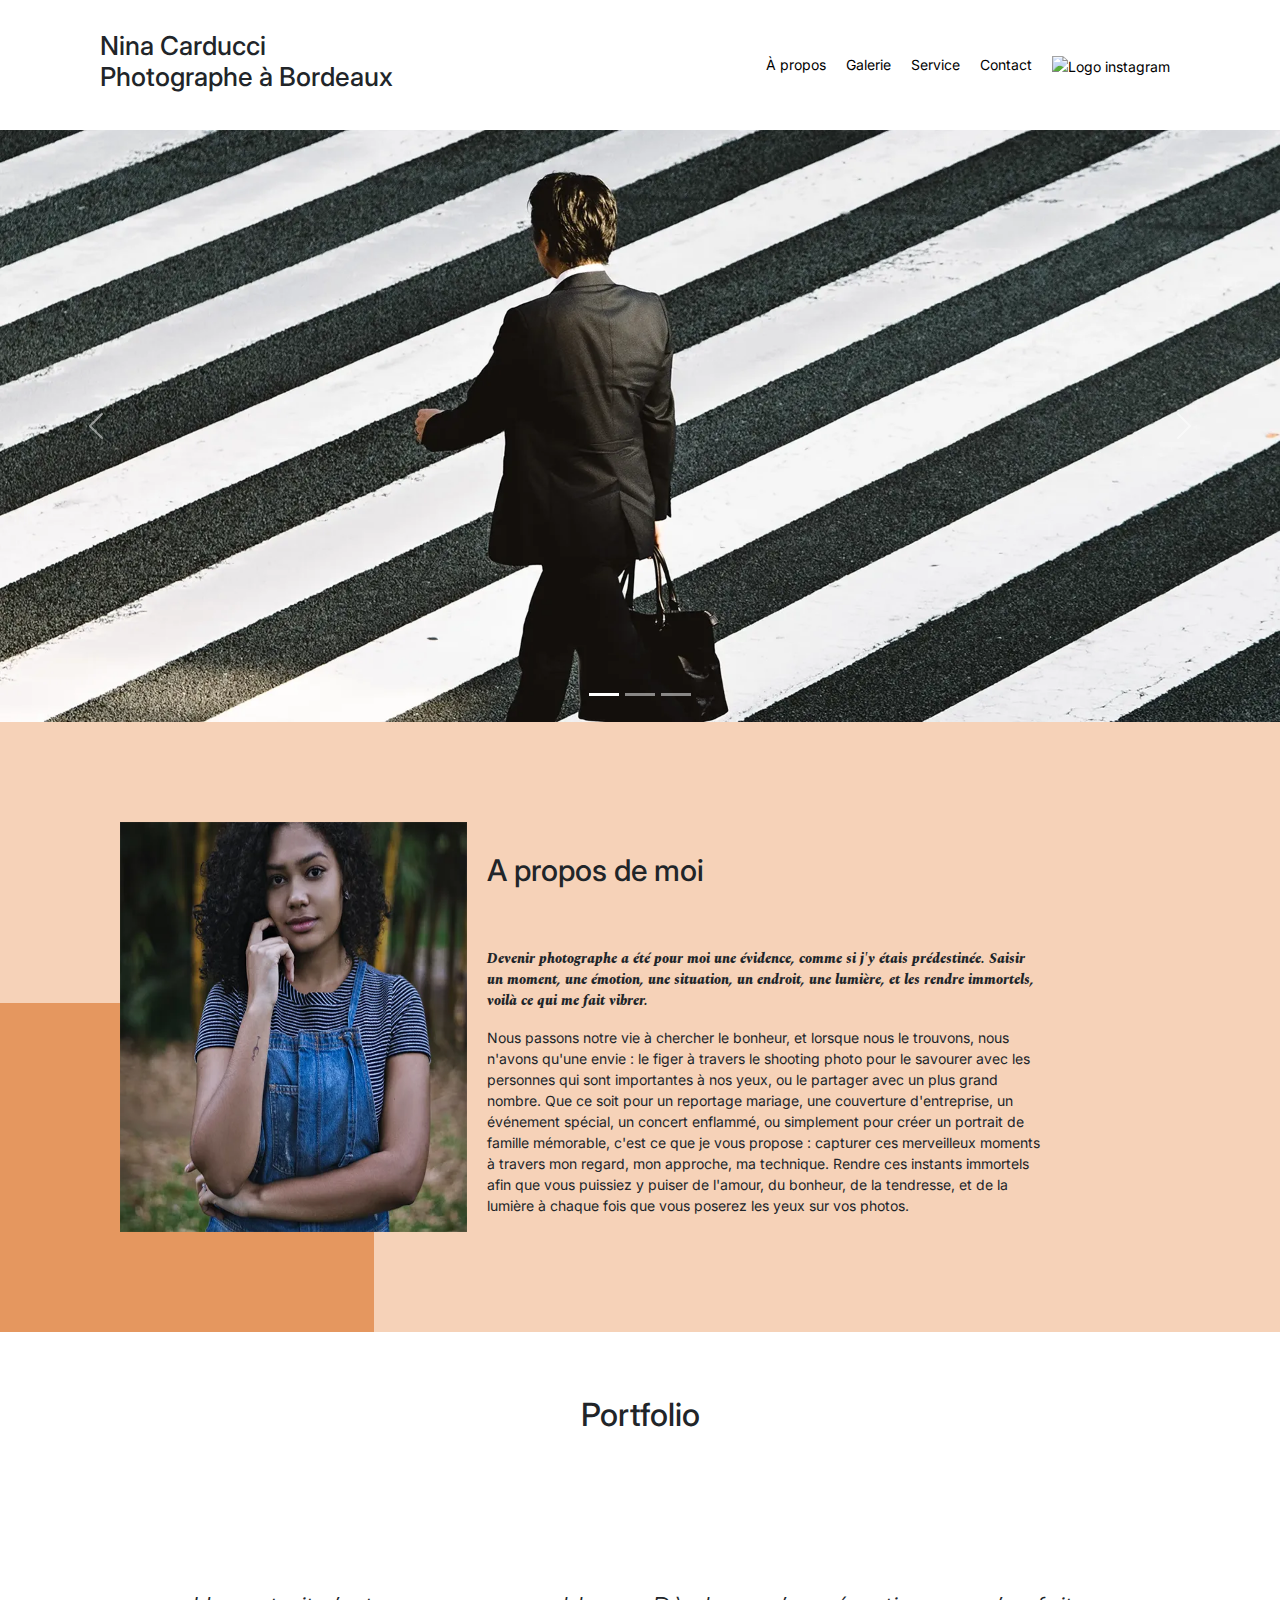
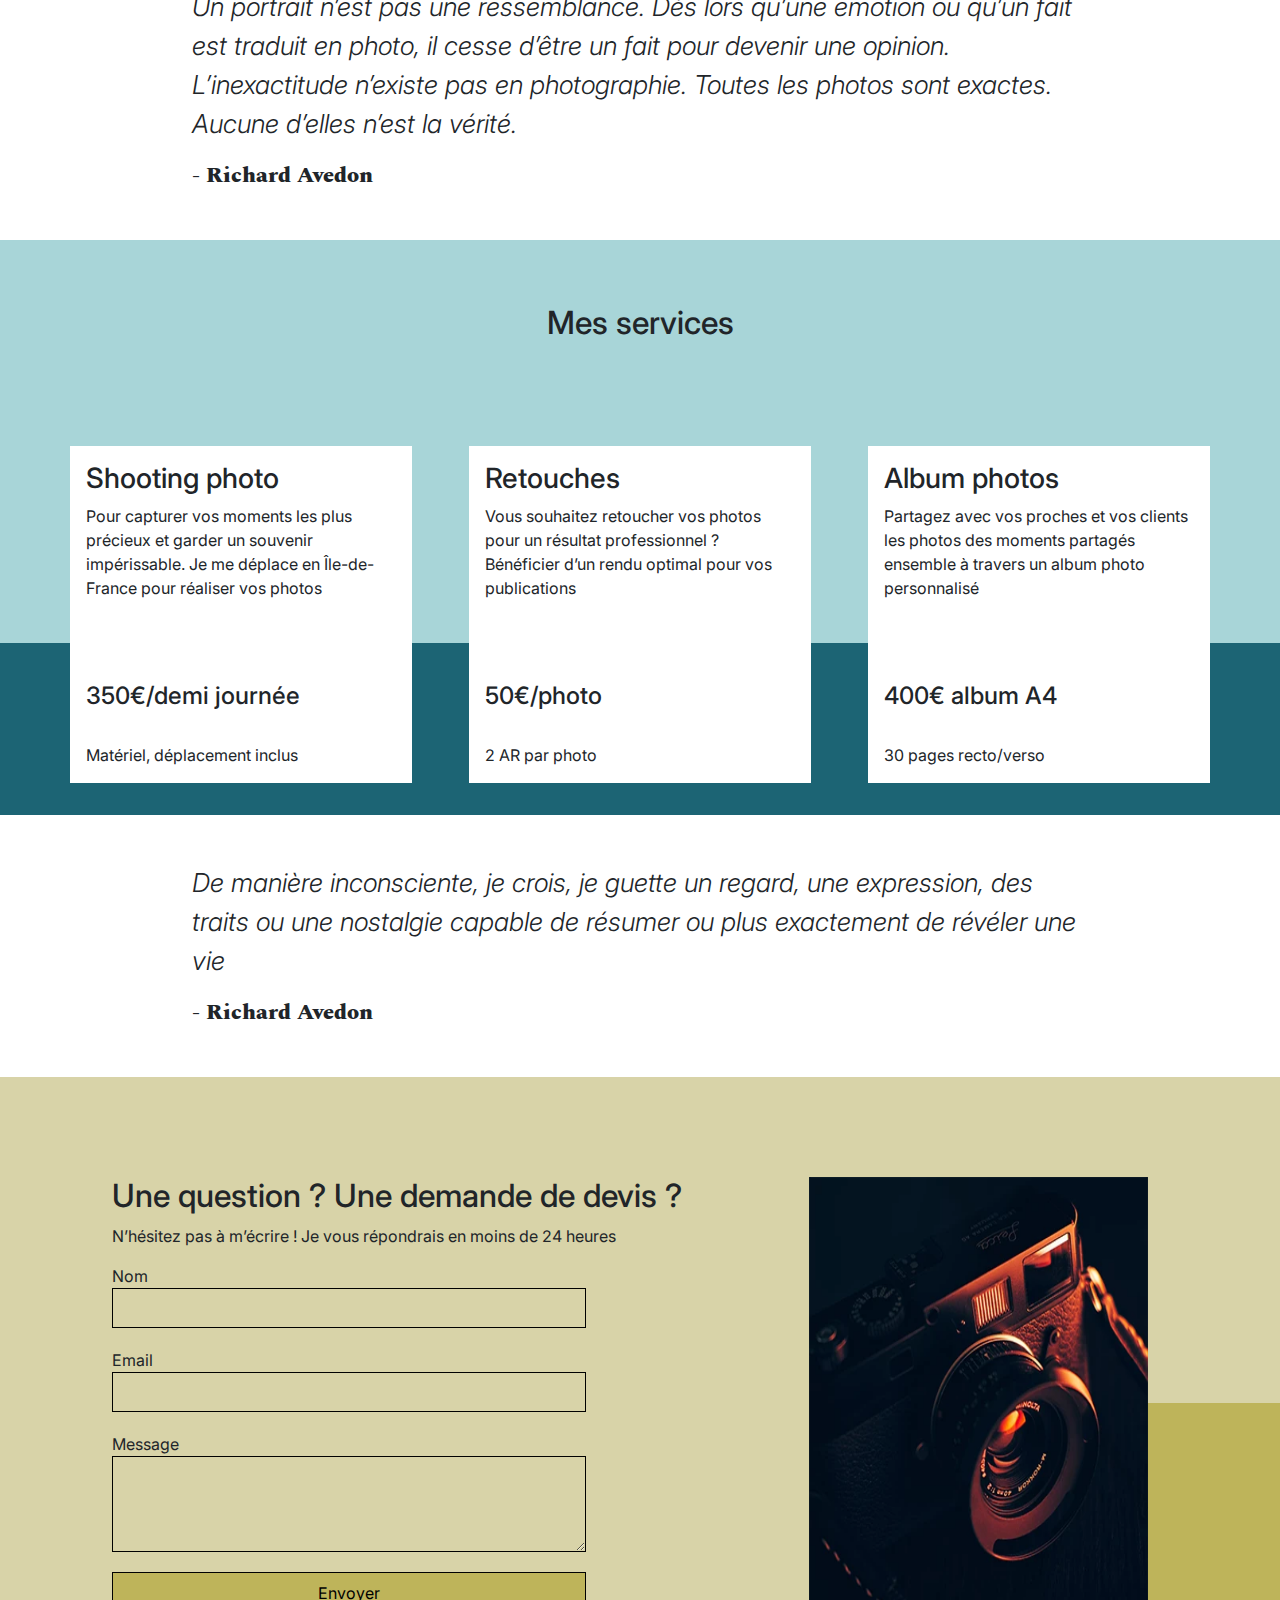
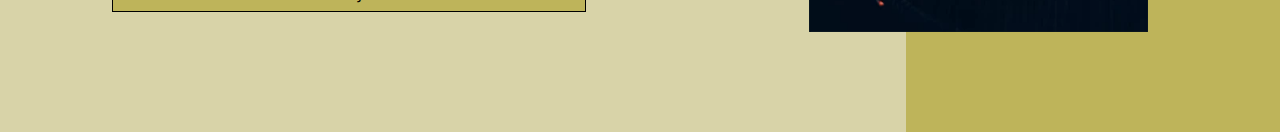
==== index.html @ 0615d4a3 "correction before correction" ====
<!DOCTYPE html>
<!--Rajout de la langue française pour indiquer que le site est dans cette langue-->
<html lang="fr">
  <head>
    <meta charset="UTF-8" />
    <meta name="viewport" content="width=device-width, initial-scale=1.0" />
    <title>Nina Carducci, photographe professionnel à Bordeaux</title>
    <link rel="apple-touch-icon" sizes="180x180" href="/apple-touch-icon.png" />
    <link rel="icon" type="image/png" sizes="32x32" href="/favicon-32x32.png" />
    <link rel="icon" type="image/png" sizes="16x16" href="/favicon-16x16.png" />
    <link rel="shortcut icon" type="image/x-icon" href="/favicon.ico" />
    <!-- Meta pour OpenGraph (Facebook)-->
    <meta property="og:title" content="Nina Carducci" />
    <meta property="og:locale" content="fr_FR" />
    <meta property="og:language" content="fr" />
    <meta property="og:type" content="website" />
    <meta property="og:url" content="https://titou360.github.io/P9-Nina/" />
    <meta property="og:image" content="/android-chrome-192x192.png" />
    <meta
      property="og:description"
      content="Photographe professionnel à Bordeaux pour Shooting photo, reportage mariage, entreprise, événement, concert, portrait de famille, portrait pro, photo corporate, retouche photo, album photo."
    />
    <!-- Meta pour Twitter Cards -->
    <meta name="twitter:card" content="summary_large_image" />
    <meta name="twitter:title" content="Nina Carducci - Photographe professionel" />
    <meta
      name="twitter:description"
      content="Photographe professionnel à Bordeaux pour Shooting photo, reportage mariage, entreprise, événement, concert, portrait de famille, portrait pro, photo corporate, retouche photo, album photo."
    />
    <meta name="twitter:image" content="/android-chrome-192x192.png" />
    <meta
      name="description"
      content="À la recherche d'un photographe professionnel à Bordeaux ? Shooting photo, reportage mariage, entreprise, événement, concert, portrait de famille, portrait pro, photo corporate, retouche photo, album photo."
    />
    <meta name="robots" content="index" />
    <link rel="manifest" href="manifest.json" />
    <meta name="msapplication-TileColor" content="#ffffff" />
    <meta name="msapplication-TileImage" content="/android-chrome-192x192.png" />
    <meta name="theme-color" content="#ffffff" />
    <link rel="stylesheet preload" as="style" fetchpriority="low" href="./assets/style/style.min.css" />
    <link rel="stylesheet preload" as="style" fetchpriority="low" href="./assets/style/bootstrap_resume.css" defer/>
    <!-- <link rel="stylesheet" href="./assets/bootstrap/bootstrap.min.css" > -->
    <link rel="preconnect" href="https://fonts.googleapis.com" />
    <link rel="preconnect" href="https://fonts.gstatic.com" crossorigin />
    <link href="https://fonts.googleapis.com/css2?family=Inter&family=Spectral&display=swap" rel="stylesheet" />
  </head>
  <body>
    <div class="top-header">
      <h1 class="name">Nina Carducci<br />Photographe à Bordeaux</h1>
      <nav class="nav">
        <ul>
          <li><a href="#about" aria-label="lien vers À propos">À propos</a></li>
          <li>
            <a href="#gallery" aria-label="lien vers la Galerie photo">Galerie</a>
          </li>
          <li>
            <a href="#services" aria-label="lien vers les services proposés">Service</a>
          </li>
          <li>
            <a href="#contact" aria-label="lien vers le formulaire de contact">Contact</a>
          </li>
          <li>
            <a
              class="social-link"
              href="https://www.instagram.com/ninacarducci.photo/?hl=fr"
              target="_blank"
              aria-label="lien vers la page Instagram"
            >
              <img src="assets/images/instagram.png" alt="Logo instagram" />
            </a>
          </li>
        </ul>
      </nav>
    </div>
    <header>
      <div id="carouselExampleIndicators" class="carousel slide" data-bs-ride="carousel">
        <div class="carousel-indicators">
          <button
            type="button"
            data-bs-target="#carouselExampleIndicators"
            data-bs-slide-to="0"
            class="active"
            aria-current="true"
            aria-label="Slide 1"
          ></button>
          <button type="button" data-bs-target="#carouselExampleIndicators" data-bs-slide-to="1" aria-label="Slide 2"></button>
          <button type="button" data-bs-target="#carouselExampleIndicators" data-bs-slide-to="2" aria-label="Slide 3"></button>
        </div>
        <div class="carousel-inner">
          <div class="carousel-item active">
            <img 
              src=".assets/images/slider/ryoji-iwata-1920.webp"
              srcset="./assets/images/slider/ryoji-iwata-1920.webp 1920w, ./assets/images/slider/ryoji-iwata-1000.webp 1000w"
              sizes="
            (max-width: 1000px) 1000px,
            1920px"
              class="d-block w-100 h-100 img-carousel"
              alt="Un homme traversant une rue au Japon"
            />
          </div>
          <div class="carousel-item">
            <img
              loading="lazy"
              src="./assets/images/slider/nicholas-green-1920.webp"
              srcset="./assets/images/slider/nicholas-green-1920.webp 1920w, ./assets/images/slider/nicholas-green-1000.webp 1000w"
              sizes="
            (max-width: 1000px) 1000px,
            1920px"
              class="d-block w-100 h-100 img-carousel"
              alt="Une foule de fan à un concert"
            />
          </div>
          <div class="carousel-item">
            <img
              loading="lazy"
              src="./assets/images/slider/edward-cisneros-1920.webp"
              srcset="./assets/images/slider/edward-cisneros-1920.webp 1920w, ./assets/images/slider/edward-cisneros-1000.webp 1000w"
              sizes="
            (max-width: 1000px) 1000px,
            1920px"
              class="d-block w-100 h-100 img-carousel"
              alt="Un baiser renversant de jeunes mariés"
            />
          </div>
        </div>
        <button class="carousel-control-prev" type="button" data-bs-target="#carouselExampleIndicators" data-bs-slide="prev">
          <span class="carousel-control-prev-icon" aria-hidden="true"></span>
          <span class="visually-hidden">Previous</span>
        </button>
        <button class="carousel-control-next" type="button" data-bs-target="#carouselExampleIndicators" data-bs-slide="next">
          <span class="carousel-control-next-icon" aria-hidden="true"></span>
          <span class="visually-hidden">Next</span>
        </button>
      </div>
    </header>
    <main>
      <section id="about">
        <div class="picture left">
          <img
            src="./assets/images/nina560.webp"
            srcset="./assets/images/nina560.webp 560w, ./assets/images/nina250.webp 250w"
            sizes="
          (max-width: 650px) 250px,
          560px"
            alt="Photo de profil de Nina Carducci"
          />
        </div>
        <div id="about-me">
          <!--H3-->
          <h2 class="about-me__title">A propos de moi</h2>
          <!--H6-->
          <p class="about-me__introduction">
            Devenir photographe a été pour moi une évidence, comme si j'y étais prédestinée. Saisir un moment, une émotion, une situation, un endroit,
            une lumière, et les rendre immortels, voilà ce qui me fait vibrer.
          </p>
          <p>
            Nous passons notre vie à chercher le bonheur, et lorsque nous le trouvons, nous n'avons qu'une envie : le figer à travers le shooting photo pour le savourer avec les personnes qui sont importantes à nos yeux, ou le partager avec un plus grand nombre. Que ce soit pour un reportage mariage, une couverture d'entreprise, un événement spécial, un concert enflammé, ou simplement pour créer un portrait de famille mémorable, c'est ce que je vous propose : capturer ces merveilleux moments à travers mon regard, mon approche, ma technique. Rendre ces instants immortels afin que vous puissiez y puiser de l'amour, du bonheur, de la tendresse, et de la lumière à chaque fois que vous poserez les yeux sur vos photos.
          </p>
        </div>
      </section>
      <section id="gallery">
        <h2 class="title">Portfolio</h2>
        <div class="container py-3">
          <div class="gallery" style="display: none">
            <img
              loading="lazy"
              data-gallery-tag="Concert"
              class="gallery-item"
              src="./assets/images/gallery/concerts/aaron-paul-1000.webp"
              alt="Photo d'une salle de concert"
            />
            <img
              loading="lazy"
              data-gallery-tag="Entreprises"
              class="gallery-item"
              src="./assets/images/gallery/entreprise/ali-morshedlou-1000.webp"
              alt="Photo d'entreprise de Ali Morshedlov"
            />
            <img
              loading="lazy"
              data-gallery-tag="Entreprises"
              class="gallery-item"
              src="./assets/images/gallery/entreprise/jason-goodman-1920.webp"
              alt="Photo d'entreprise de Jason Goodman"
            />
            <img
              loading="lazy"
              data-gallery-tag="Mariages"
              class="gallery-item"
              src="./assets/images/gallery/mariage/hannah-busing-1920.webp"
              alt="Mariage main dans la main"
            />
            <img
              loading="lazy"
              data-gallery-tag="Portrait"
              class="gallery-item"
              src="./assets/images/gallery/portraits/ade-tunji-1000.webp"
              alt="Portrait de Ade Tunji"
            />
            <img
              loading="lazy"
              data-gallery-tag="Mariages"
              class="gallery-item"
              src="./assets/images/gallery/mariage/jakob-owens-1000.webp"
              alt="Mariage de Jakob Owens"
            />
            <img
              loading="lazy"
              data-gallery-tag="Portrait"
              class="gallery-item"
              src="./assets/images/gallery/portraits/nino-van-prattenburg-1000.webp"
              alt="Portrait de Nino"
            />
            <img
              loading="lazy"
              data-gallery-tag="Concert"
              class="gallery-item"
              src="./assets/images/gallery/concerts/austin-neill-1920.webp"
              alt="Photo de concert de Austin Neill"
            />
            <img
              loading="lazy"
              data-gallery-tag="Entreprises"
              class="gallery-item"
              src="./assets/images/gallery/entreprise/mateus-campos-felipe-1920.webp"
              alt="Photo d'entreprise de Mateus Campo"
            />
          </div>
        </div>
        <div class="quote">
          <figure>
            <blockquote>
              <p class="quote__text">
                Un portrait n’est pas une ressemblance. Dès lors qu’une émotion ou qu’un fait est traduit en photo, il cesse d’être un fait pour
                devenir une opinion. L’inexactitude n’existe pas en photographie. Toutes les photos sont exactes. Aucune d’elles n’est la vérité.
              </p>
            </blockquote>
          </figure>
          <footer class="quote__author">- Richard Avedon</footer>
        </div>
      </section>
      <section id="services">
        <!--H3-->
        <h2 class="title">Mes services</h2>
        <div class="container">
          <div class="service">
            <div class="service__description">
              <h3>Shooting photo</h3>
              <p>
                Pour capturer vos moments les plus précieux et garder un souvenir impérissable. Je me déplace en Île-de-France pour réaliser vos
                photos
              </p>
            </div>
            <div class="service__price">
              <h4 class="detailsprice">350€/demi journée</h4>
              <br />
              <span>Matériel, déplacement inclus</span>
            </div>
          </div>
          <div class="service">
            <div class="service__description">
              <h3>Retouches</h3>
              <p>Vous souhaitez retoucher vos photos pour un résultat professionnel ? Bénéficier d’un rendu optimal pour vos publications</p>
            </div>
            <div class="service__price">
              <h4 class="detailsprice">50€/photo</h4>
              <br />
              <span>2 AR par photo</span>
            </div>
          </div>
          <div class="service">
            <div class="service__description">
              <h3>Album photos</h3>
              <p>Partagez avec vos proches et vos clients les photos des moments partagés ensemble à travers un album photo personnalisé</p>
            </div>
            <div class="service__price">
              <h4 class="detailsprice">400€ album A4</h4>
              <br />
              <span>30 pages recto/verso</span>
            </div>
          </div>
        </div>
      </section>
      <div class="quote">
        <figure>
          <blockquote>
            <p class="quote__text">
              De manière inconsciente, je crois, je guette un regard, une expression, des traits ou une nostalgie capable de résumer ou plus
              exactement de révéler une vie
            </p>
          </blockquote>
        </figure>
        <footer class="quote__author">- Richard Avedon</footer>
      </div>
      <section id="contact">
        <div class="container">
          <div class="form-container">
            <!--H3-->
            <h2>Une question ? Une demande de devis ?</h2>
            <p>N’hésitez pas à m’écrire ! Je vous répondrais en moins de 24 heures</p>
            <form action="/action_page.php" method="post">
              <label for="nom">Nom</label>
              <input type="text" name="nom" id="nom" />
              <label for="email">Email</label>
              <input type="email" name="email" id="email" autocomplete="on" />
              <label for="message">Message</label>
              <textarea name="message" id="message" cols="30" rows="10"></textarea>
              <input type="submit" value="Envoyer" />
            </form>
          </div>
          <div class="picture right">
            <img
              loading="lazy"
              src="./assets/images/camera250.webp"
              srcset="./assets/images/camera426.webp 426w, ./assets/images/camera250.webp 250w"
              sizes="
            (max-width: 1000px) 250px,
            426px"
              alt="Image décorative d'un appareil photo'"
            />
          </div>
        </div>
      </section>
    </main>
    <!-- <script src="./assets/bootstrap/bootstrap.bundle.min.js" defer></script> -->
    <script src="./assets/scripts.js" defer></script>
    <script
      src="https://code.jquery.com/jquery-3.4.1.min.js"
      integrity="sha256-CSXorXvZcTkaix6Yvo6HppcZGetbYMGWSFlBw8HfCJo="
      crossorigin="anonymous"
    ></script>

    <script defer src="./assets/maugallery.js" defer></script>
    <script type="application/ld+json">
      {
        "@context": "https://schema.org/",
        "@type": "LocalBusiness",
        "name": "Nina Carducci",
        "description": "Photographe professionnel à Bordeaux",
        "image": "https://titou360.github.io/P9-Nina/assets/images/nina560.webp",
        "address": {
          "@type": "PostalAddress",
          "streetAddress": "68 avenue Alsace-Lorraine",
          "addressLocality": "Bordeaux",
          "postalCode": "F-33200",
          "addressRegion": "Nouvelle-Aquitaine",
          "addressCountry": "FR"
        },
        "priceRange": "50€ - 400€",
        "openingHoursSpecification": [
          {
            "@type": "OpeningHoursSpecification",
            "dayOfWeek": ["Lundi", "Mardi", "Mercredi", "Jeudi", "Vendredi"],
            "opens": "10:00",
            "closes": "19:00"
          }
        ],
        "telephone": "+33 5 56 67 78 89"
      }
    </script>
  </body>
</html>
---- assets/style/style.min.css ----
.nav a,.nav-pills .nav-link{color:#000}.about-me__introduction,.quote{font-family:Spectral,'sans-serif';font-style:italic}.service,.top-header{background-color:#fff;display:flex}#about,#contact{padding-inline:100px;padding-block:100px}.picture.left::before,.picture.right::before{content:' ';width:374px;height:329px;bottom:0;z-index:-1}#about,#contact .container,.mg-next,.mg-prev,.nav ul,.service,.top-header,form{display:flex}body{max-width:1920px;margin:auto}*{font-family:Inter,'sans-serif';font-style:normal}.top-header{position:sticky;top:0;z-index:1000;justify-content:space-between;padding-inline:100px;padding-block:30px;align-items:center}#about,#contact,#services,.item-column{position:relative}.top-header .name{font-size:26px}.nav ul{list-style-type:none;font-size:14px;margin-bottom:0}.nav li{padding-inline:10px}.nav a{text-decoration:none}.social-link img{height:20px;width:20px}#about{background-color:#f6d2b8}.picture.left::before{background-color:#e5975f;position:absolute;left:0}.picture{flex:1;margin:0 20px;z-index:0}.picture img{width:100%;height:100%;aspect-ratio:1/1}#about-me,.form-container{flex:2}.about-me__title{margin-top:1em;margin-bottom:60px;font-size:30px}#about-me p{width:80%;font-size:14px}.about-me__introduction{font-weight:800;font-size:1rem;width:60%}.title{text-align:center;padding-block:2em}.gallery .nav{justify-content:center}.nav-pills .nav-link.active,.nav-pills .show>.nav-link{color:#fff;background-color:#5a5526;border-radius:0}.item-column{margin-bottom:0!important;padding:0}.item-column::after{content:"";display:block;padding-bottom:100%}.gallery-item{position:absolute;width:100%;height:100%;object-fit:cover;padding:.5em}.mg-next,.mg-prev{width:30px;height:30px;border-radius:00%;justify-content:center;align-items:center;font-size:24px}form input,form textarea{width:100%;background-color:transparent;border:1px solid;margin-bottom:20px}.quote{width:70%;margin:auto;padding-block:3em}.quote__text{font-family:Spectral ',sans-serif';font-size:26px;font-style:italic;font-weight:300}.quote__author{font-family:Spectral,'sans-serif';font-weight:800;font-size:22px}#services{margin:auto;background-color:#a8d5d8}#services .container::before{content:' ';background-color:#1c6474;position:absolute;width:100%;height:30%;bottom:0;left:0;z-index:0}#services .container{justify-content:space-between;display:flex;padding:2em 0}.service{max-width:390px;width:30%;height:337px;padding:1em;flex-direction:column;justify-content:space-between;z-index:1}#contact{margin:auto;background-color:#d8d3a8}.picture.right::before{background-color:#beb45a;position:absolute;right:0}form{flex-direction:column;width:70%;align-items:flex-start}form input{height:2.5em}form textarea{height:5em;line-height:2.5em;font-size:1.2em}input[type=submit]{background-color:#beb45a;padding:.5em 1em}@media all and (max-width:1180px){.picture{flex:2}#about,#contact .container{align-items:center}.about-me__title{margin-top:0;margin-bottom:1em}#about-me h6,#about-me p{width:100%}}@media all and (max-width:1000px){.picture.left::before,.picture.right::before{height:30%;position:absolute;z-index:-1;width:100%}#about,#contact .container,#services .container{flex-direction:column}.picture{width:50%}.picture.left::before{bottom:auto;top:0;left:0}.about-me__title{text-align:center;margin-top:1em}.service{width:100%;max-width:100%;height:auto;margin:2em 0}.service__description{margin-bottom:1em}#services .container::before{width:30%;height:100%;bottom:0;right:0;left:auto;z-index:0}#contact .picture.right{margin-top:1em}.picture.right::before{bottom:0;right:0}}@media all and (max-width:650px){.top-header{flex-direction:column;padding-inline:0}.top-header .nav,.top-header .nav ul{width:100%;padding:0}.top-header .nav li{flex:1;padding-block:1em;text-align:center}.picture.left::before,.picture.right::before{height:150px;width:auto}#services .container{align-items:center}.service{max-width:90%}#about,#contact{padding-inline:2em;padding-block:2em}form{width:100%}.picture{width:80%}}.h-100{height:100%!important}
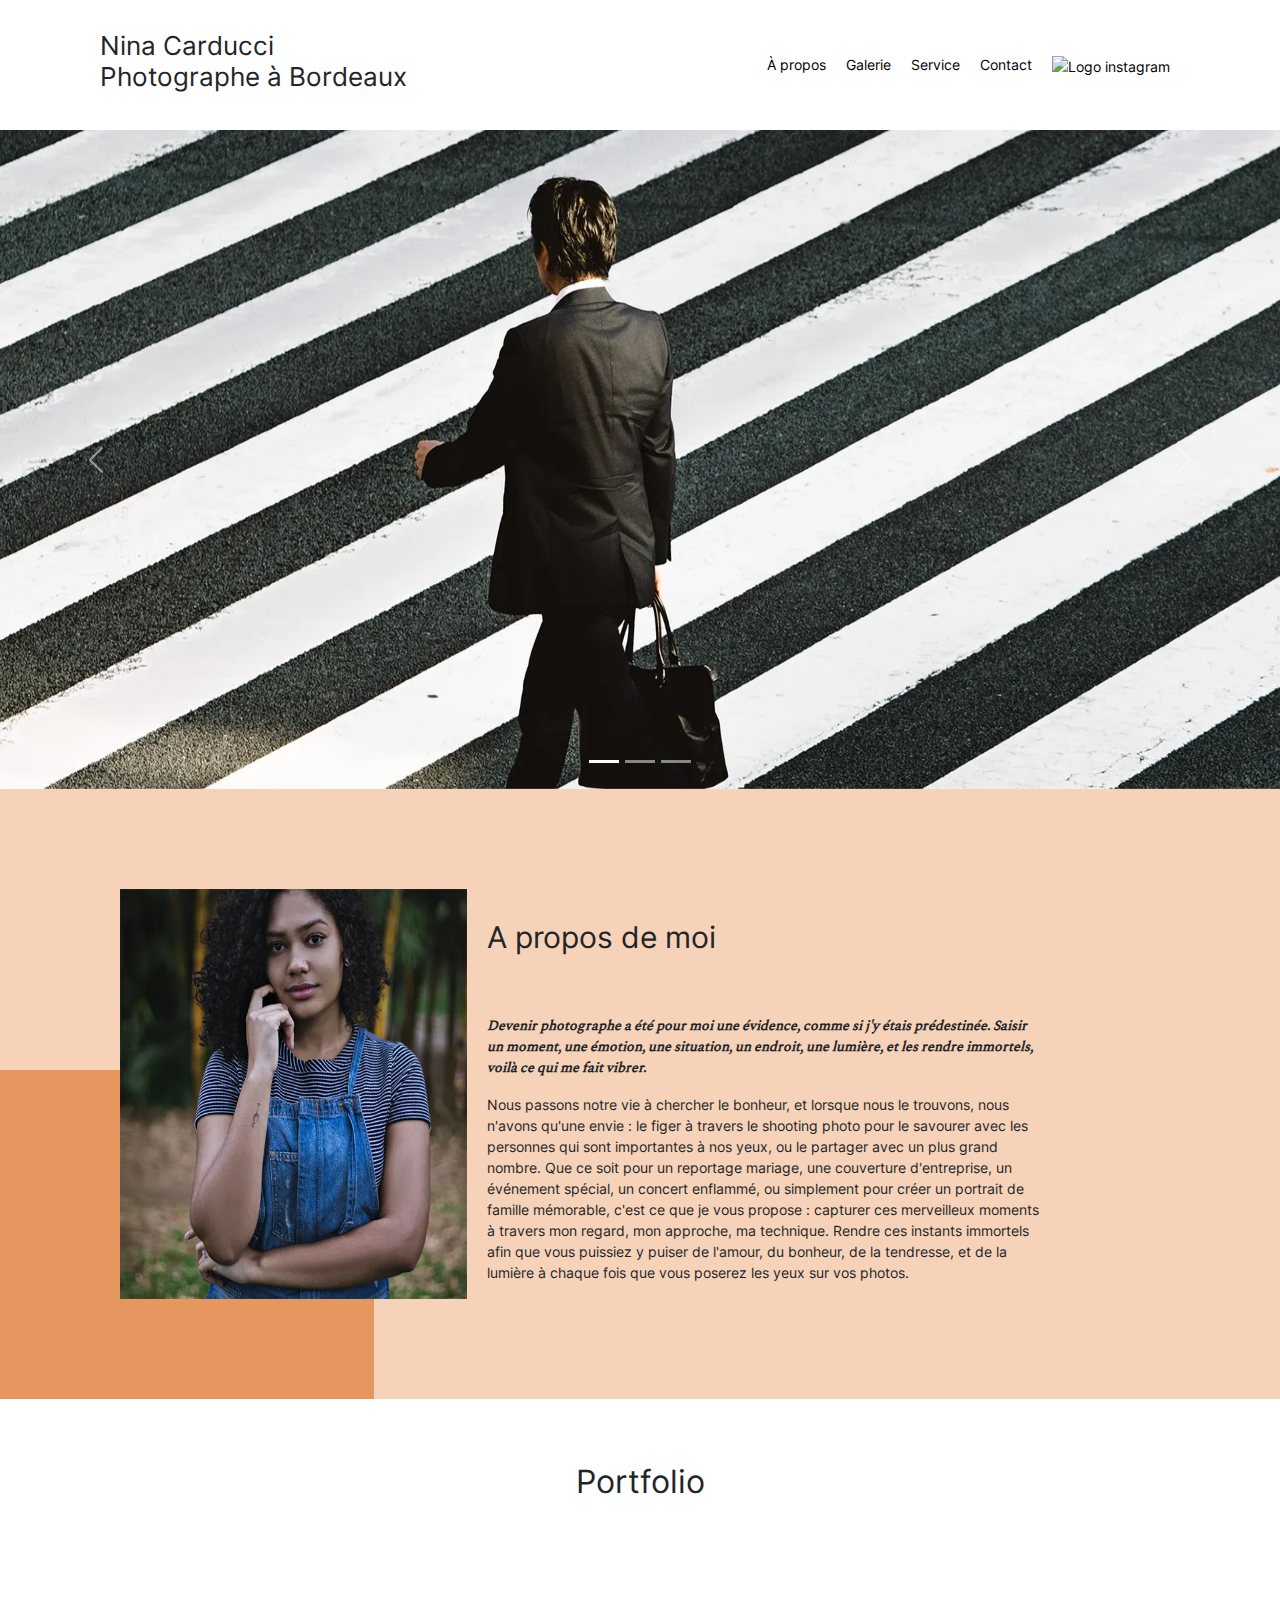
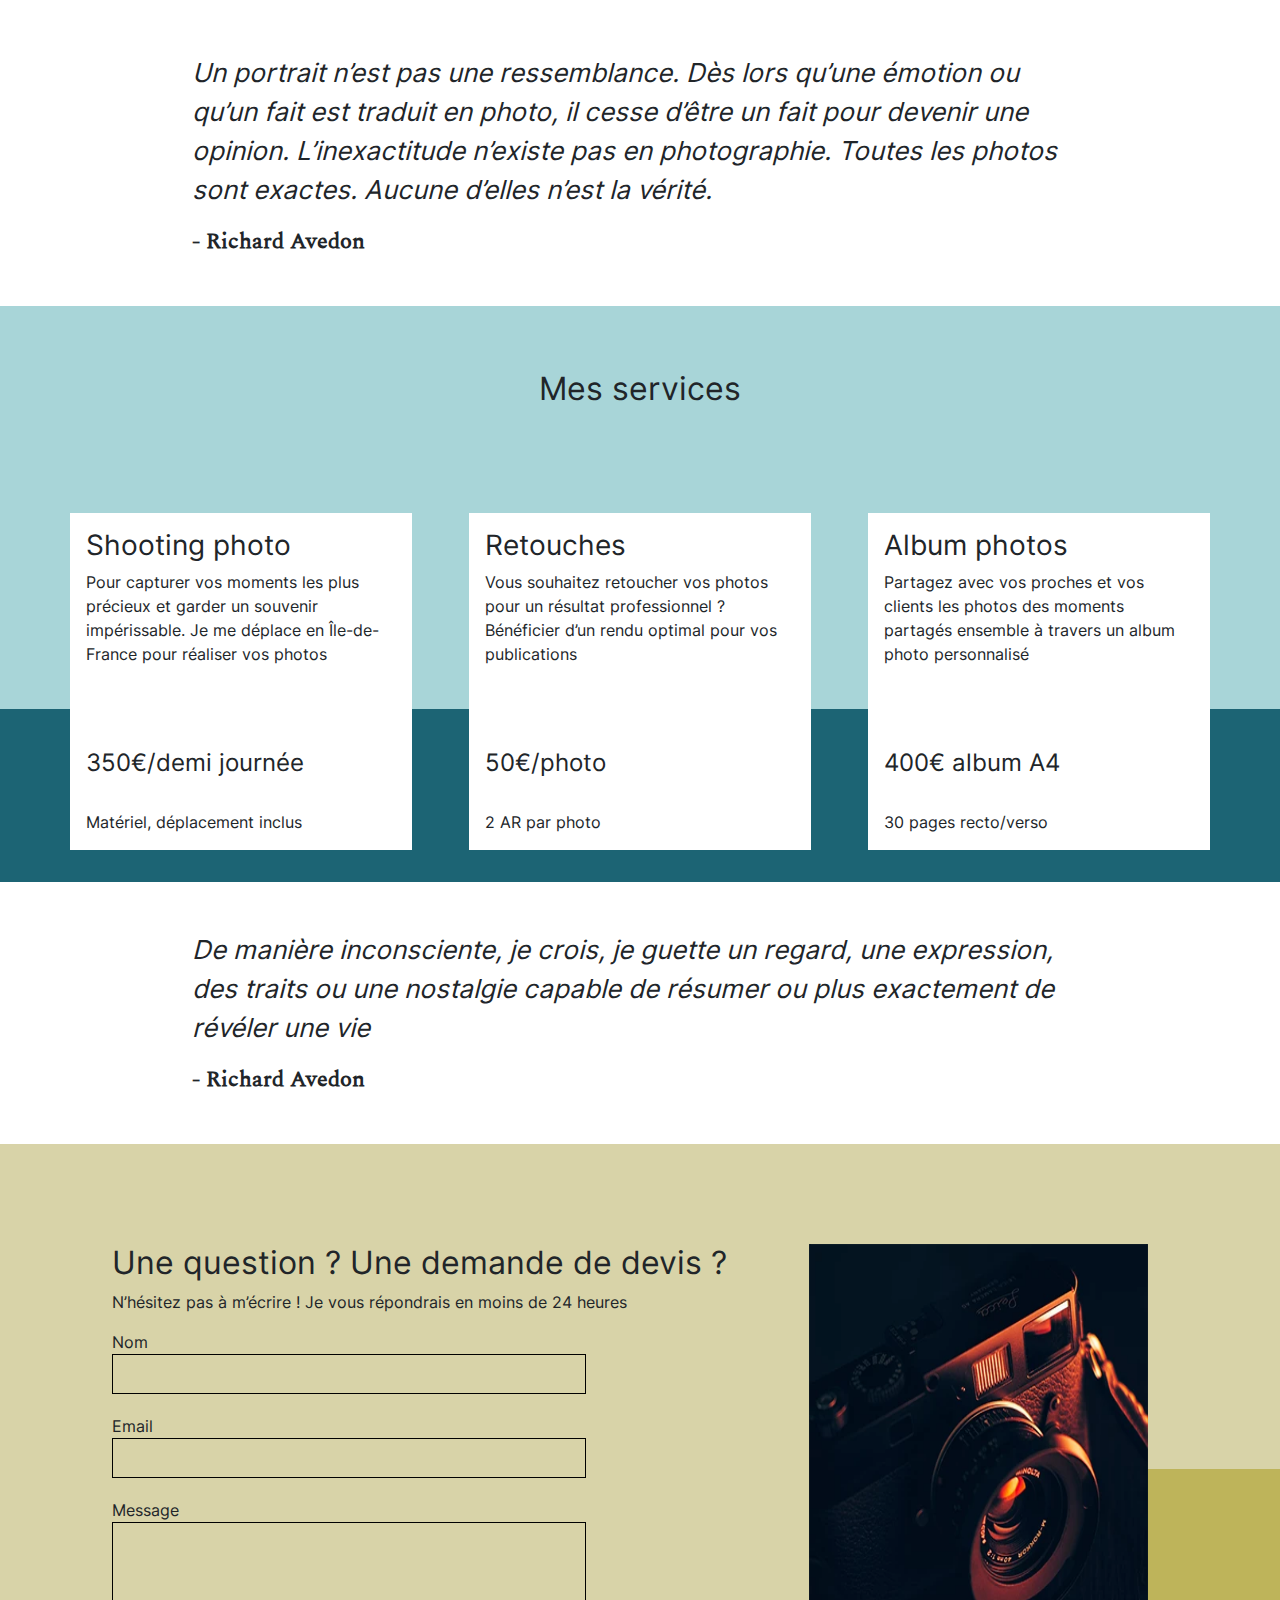
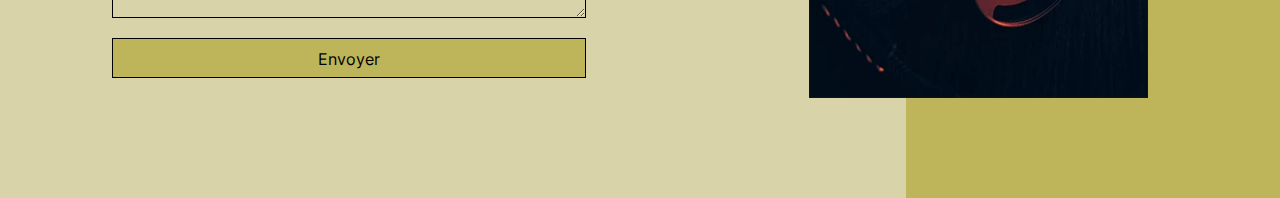
==== commit d84a83c0: "correction before correction" ====
--- a/index.html
+++ b/index.html
@@ -39,10 +39,6 @@
     <meta name="theme-color" content="#ffffff" />
     <link rel="stylesheet preload" as="style" fetchpriority="low" href="./assets/style/style.min.css" />
     <link rel="stylesheet preload" as="style" fetchpriority="low" href="./assets/style/bootstrap_resume.css" defer/>
-    <!-- <link rel="stylesheet" href="./assets/bootstrap/bootstrap.min.css" > -->
-    <link rel="preconnect" href="https://fonts.googleapis.com" />
-    <link rel="preconnect" href="https://fonts.gstatic.com" crossorigin />
-    <link href="https://fonts.googleapis.com/css2?family=Inter&family=Spectral&display=swap" rel="stylesheet" />
   </head>
   <body>
     <div class="top-header">
@@ -322,7 +318,7 @@
         </div>
       </section>
     </main>
-    <!-- <script src="./assets/bootstrap/bootstrap.bundle.min.js" defer></script> -->
+    <script src="./assets/bootstrap/bootstrap.bundle.min.js" defer></script>
     <script src="./assets/scripts.js" defer></script>
     <script
       src="https://code.jquery.com/jquery-3.4.1.min.js"
@@ -330,7 +326,7 @@
       crossorigin="anonymous"
     ></script>
 
-    <script defer src="./assets/maugallery.js" defer></script>
+    <script defer src="./assets/maugallery.js"></script>
     <script type="application/ld+json">
       {
         "@context": "https://schema.org/",
--- a/assets/style/style.min.css
+++ b/assets/style/style.min.css
@@ -1 +1 @@
-.nav a,.nav-pills .nav-link{color:#000}.about-me__introduction,.quote{font-family:Spectral,'sans-serif';font-style:italic}.service,.top-header{background-color:#fff;display:flex}#about,#contact{padding-inline:100px;padding-block:100px}.picture.left::before,.picture.right::before{content:' ';width:374px;height:329px;bottom:0;z-index:-1}#about,#contact .container,.mg-next,.mg-prev,.nav ul,.service,.top-header,form{display:flex}body{max-width:1920px;margin:auto}*{font-family:Inter,'sans-serif';font-style:normal}.top-header{position:sticky;top:0;z-index:1000;justify-content:space-between;padding-inline:100px;padding-block:30px;align-items:center}#about,#contact,#services,.item-column{position:relative}.top-header .name{font-size:26px}.nav ul{list-style-type:none;font-size:14px;margin-bottom:0}.nav li{padding-inline:10px}.nav a{text-decoration:none}.social-link img{height:20px;width:20px}#about{background-color:#f6d2b8}.picture.left::before{background-color:#e5975f;position:absolute;left:0}.picture{flex:1;margin:0 20px;z-index:0}.picture img{width:100%;height:100%;aspect-ratio:1/1}#about-me,.form-container{flex:2}.about-me__title{margin-top:1em;margin-bottom:60px;font-size:30px}#about-me p{width:80%;font-size:14px}.about-me__introduction{font-weight:800;font-size:1rem;width:60%}.title{text-align:center;padding-block:2em}.gallery .nav{justify-content:center}.nav-pills .nav-link.active,.nav-pills .show>.nav-link{color:#fff;background-color:#5a5526;border-radius:0}.item-column{margin-bottom:0!important;padding:0}.item-column::after{content:"";display:block;padding-bottom:100%}.gallery-item{position:absolute;width:100%;height:100%;object-fit:cover;padding:.5em}.mg-next,.mg-prev{width:30px;height:30px;border-radius:00%;justify-content:center;align-items:center;font-size:24px}form input,form textarea{width:100%;background-color:transparent;border:1px solid;margin-bottom:20px}.quote{width:70%;margin:auto;padding-block:3em}.quote__text{font-family:Spectral ',sans-serif';font-size:26px;font-style:italic;font-weight:300}.quote__author{font-family:Spectral,'sans-serif';font-weight:800;font-size:22px}#services{margin:auto;background-color:#a8d5d8}#services .container::before{content:' ';background-color:#1c6474;position:absolute;width:100%;height:30%;bottom:0;left:0;z-index:0}#services .container{justify-content:space-between;display:flex;padding:2em 0}.service{max-width:390px;width:30%;height:337px;padding:1em;flex-direction:column;justify-content:space-between;z-index:1}#contact{margin:auto;background-color:#d8d3a8}.picture.right::before{background-color:#beb45a;position:absolute;right:0}form{flex-direction:column;width:70%;align-items:flex-start}form input{height:2.5em}form textarea{height:5em;line-height:2.5em;font-size:1.2em}input[type=submit]{background-color:#beb45a;padding:.5em 1em}@media all and (max-width:1180px){.picture{flex:2}#about,#contact .container{align-items:center}.about-me__title{margin-top:0;margin-bottom:1em}#about-me h6,#about-me p{width:100%}}@media all and (max-width:1000px){.picture.left::before,.picture.right::before{height:30%;position:absolute;z-index:-1;width:100%}#about,#contact .container,#services .container{flex-direction:column}.picture{width:50%}.picture.left::before{bottom:auto;top:0;left:0}.about-me__title{text-align:center;margin-top:1em}.service{width:100%;max-width:100%;height:auto;margin:2em 0}.service__description{margin-bottom:1em}#services .container::before{width:30%;height:100%;bottom:0;right:0;left:auto;z-index:0}#contact .picture.right{margin-top:1em}.picture.right::before{bottom:0;right:0}}@media all and (max-width:650px){.top-header{flex-direction:column;padding-inline:0}.top-header .nav,.top-header .nav ul{width:100%;padding:0}.top-header .nav li{flex:1;padding-block:1em;text-align:center}.picture.left::before,.picture.right::before{height:150px;width:auto}#services .container{align-items:center}.service{max-width:90%}#about,#contact{padding-inline:2em;padding-block:2em}form{width:100%}.picture{width:80%}}.h-100{height:100%!important}+.nav a,.nav-pills .nav-link{color:#000}.about-me__introduction,.quote{font-family:Spectral,'sans-serif';font-style:italic}.service,.top-header{background-color:#fff;display:flex}#about,#contact{padding-inline:100px;padding-block:100px}.picture.left::before,.picture.right::before{content:' ';width:374px;height:329px;bottom:0;z-index:-1}#about,#contact .container,.mg-next,.mg-prev,.nav ul,.service,.top-header,form{display:flex}body{max-width:1920px;margin:auto}@font-face{font-family:Inter;font-style:normal;font-weight:400;src:local('Inter Regular'),url('/assets/fonts/Inter-Regular.ttf') format('truetype');font-display:swap}@font-face{font-family:Spectral;font-style:normal;font-weight:400;src:local('Spectral Regular'),url('/assets/fonts/Spectral-Regular.ttf') format('truetype');font-display:swap}*{font-family:Inter,Helvetica;font-style:normal}.top-header{position:sticky;top:0;z-index:1000;justify-content:space-between;padding-inline:100px;padding-block:30px;align-items:center}#about,#contact,#services,.item-column{position:relative}.top-header .name{font-size:26px}.nav ul{list-style-type:none;font-size:14px;margin-bottom:0}.nav li{padding-inline:10px}.nav a{text-decoration:none}.social-link img{height:20px;width:20px}.img-carousel{aspect-ratio:1920/988}.img-fluid,.img-thumbnail,.picture img{aspect-ratio:1/1}#about{background-color:#f6d2b8}.picture.left::before{background-color:#e5975f;position:absolute;left:0}.picture{flex:1;margin:0 20px;z-index:0}.picture img{width:100%;height:100%}#about-me,.form-container{flex:2}.about-me__title{margin-top:1em;margin-bottom:60px;font-size:30px}#about-me p{width:80%;font-size:14px}.about-me__introduction{font-weight:800;font-size:1rem;width:60%}.title{text-align:center;padding-block:2em}.gallery .nav{justify-content:center}.nav-pills .nav-link.active,.nav-pills .show>.nav-link{color:#fff;background-color:#5a5526;border-radius:0}.item-column{margin-bottom:0!important;padding:0}.item-column::after{content:'';display:block;padding-bottom:100%}.gallery-item{position:absolute;width:100%;height:100%;object-fit:cover;padding:.5em}.mg-next,.mg-prev{width:30px;height:30px;border-radius:00%;justify-content:center;align-items:center;font-size:24px}form input,form textarea{width:100%;background-color:transparent;border:1px solid;margin-bottom:20px}.quote{width:70%;margin:auto;padding-block:3em}.quote__text{font-family:Spectral ',sans-serif';font-size:26px;font-style:italic;font-weight:300}.quote__author{font-family:Spectral,'sans-serif';font-weight:800;font-size:22px}#services{margin:auto;background-color:#a8d5d8}#services .container::before{content:' ';background-color:#1c6474;position:absolute;width:100%;height:30%;bottom:0;left:0;z-index:0}#services .container{justify-content:space-between;display:flex;padding:2em 0}.service{max-width:390px;width:30%;height:337px;padding:1em;flex-direction:column;justify-content:space-between;z-index:1}#contact{margin:auto;background-color:#d8d3a8}.picture.right::before{background-color:#beb45a;position:absolute;right:0}form{flex-direction:column;width:70%;align-items:flex-start}form input{height:2.5em}form textarea{height:5em;line-height:2.5em;font-size:1.2em}input[type=submit]{background-color:#beb45a;padding:.5em 1em}@media all and (max-width:1180px){.picture{flex:2}#about,#contact .container{align-items:center}.about-me__title{margin-top:0;margin-bottom:1em}#about-me h6,#about-me p{width:100%}}@media all and (max-width:1000px){.picture.left::before,.picture.right::before{height:30%;position:absolute;z-index:-1;width:100%}#about,#contact .container,#services .container{flex-direction:column}.picture{width:50%}.picture.left::before{bottom:auto;top:0;left:0}.about-me__title{text-align:center;margin-top:1em}.service{width:100%;max-width:100%;height:auto;margin:2em 0}.service__description{margin-bottom:1em}#services .container::before{width:30%;height:100%;bottom:0;right:0;left:auto;z-index:0}#contact .picture.right{margin-top:1em}.picture.right::before{bottom:0;right:0}}@media all and (max-width:650px){.top-header{flex-direction:column;padding-inline:0}.top-header .nav,.top-header .nav ul{width:100%;padding:0}.top-header .nav li{flex:1;padding-block:1em;text-align:center}.picture.left::before,.picture.right::before{height:150px;width:auto}#services .container{align-items:center}.service{max-width:90%}#about,#contact{padding-inline:2em;padding-block:2em}form{width:100%}.picture{width:80%}}.h-100{height:100%!important}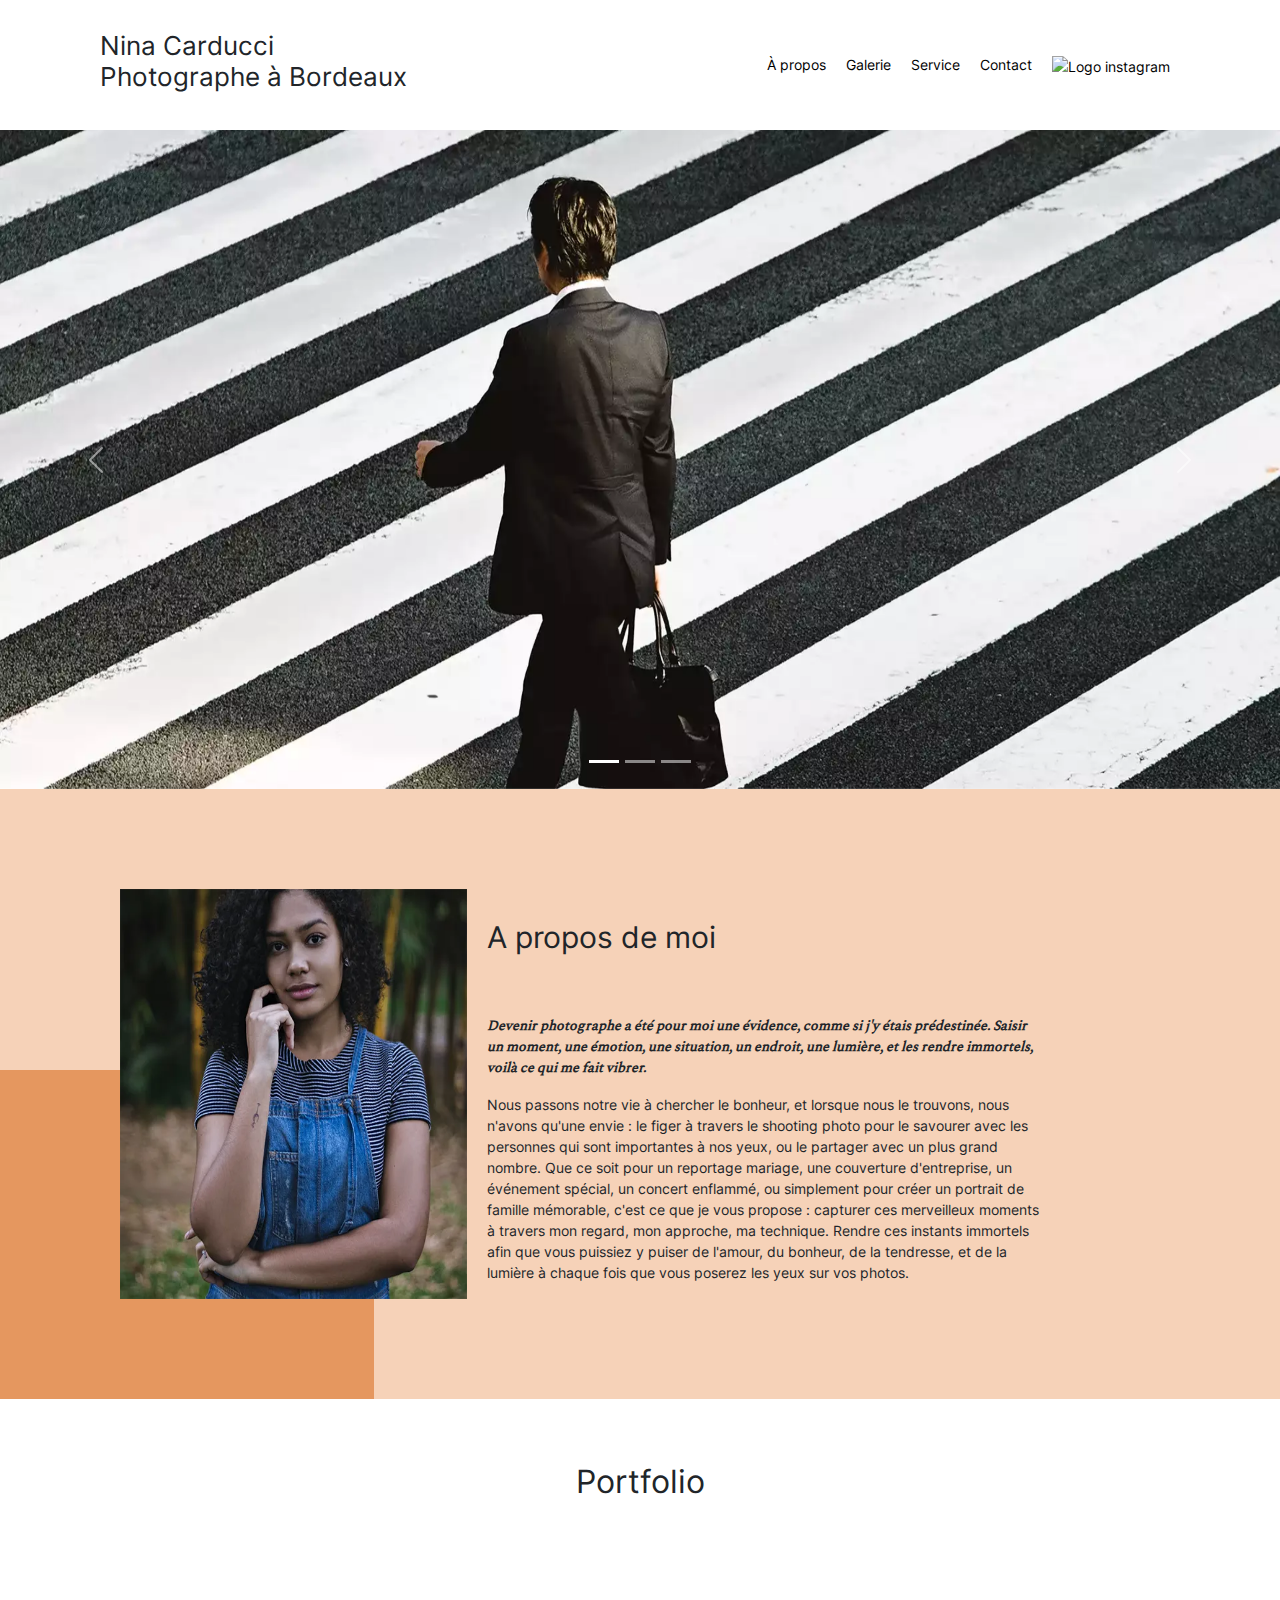
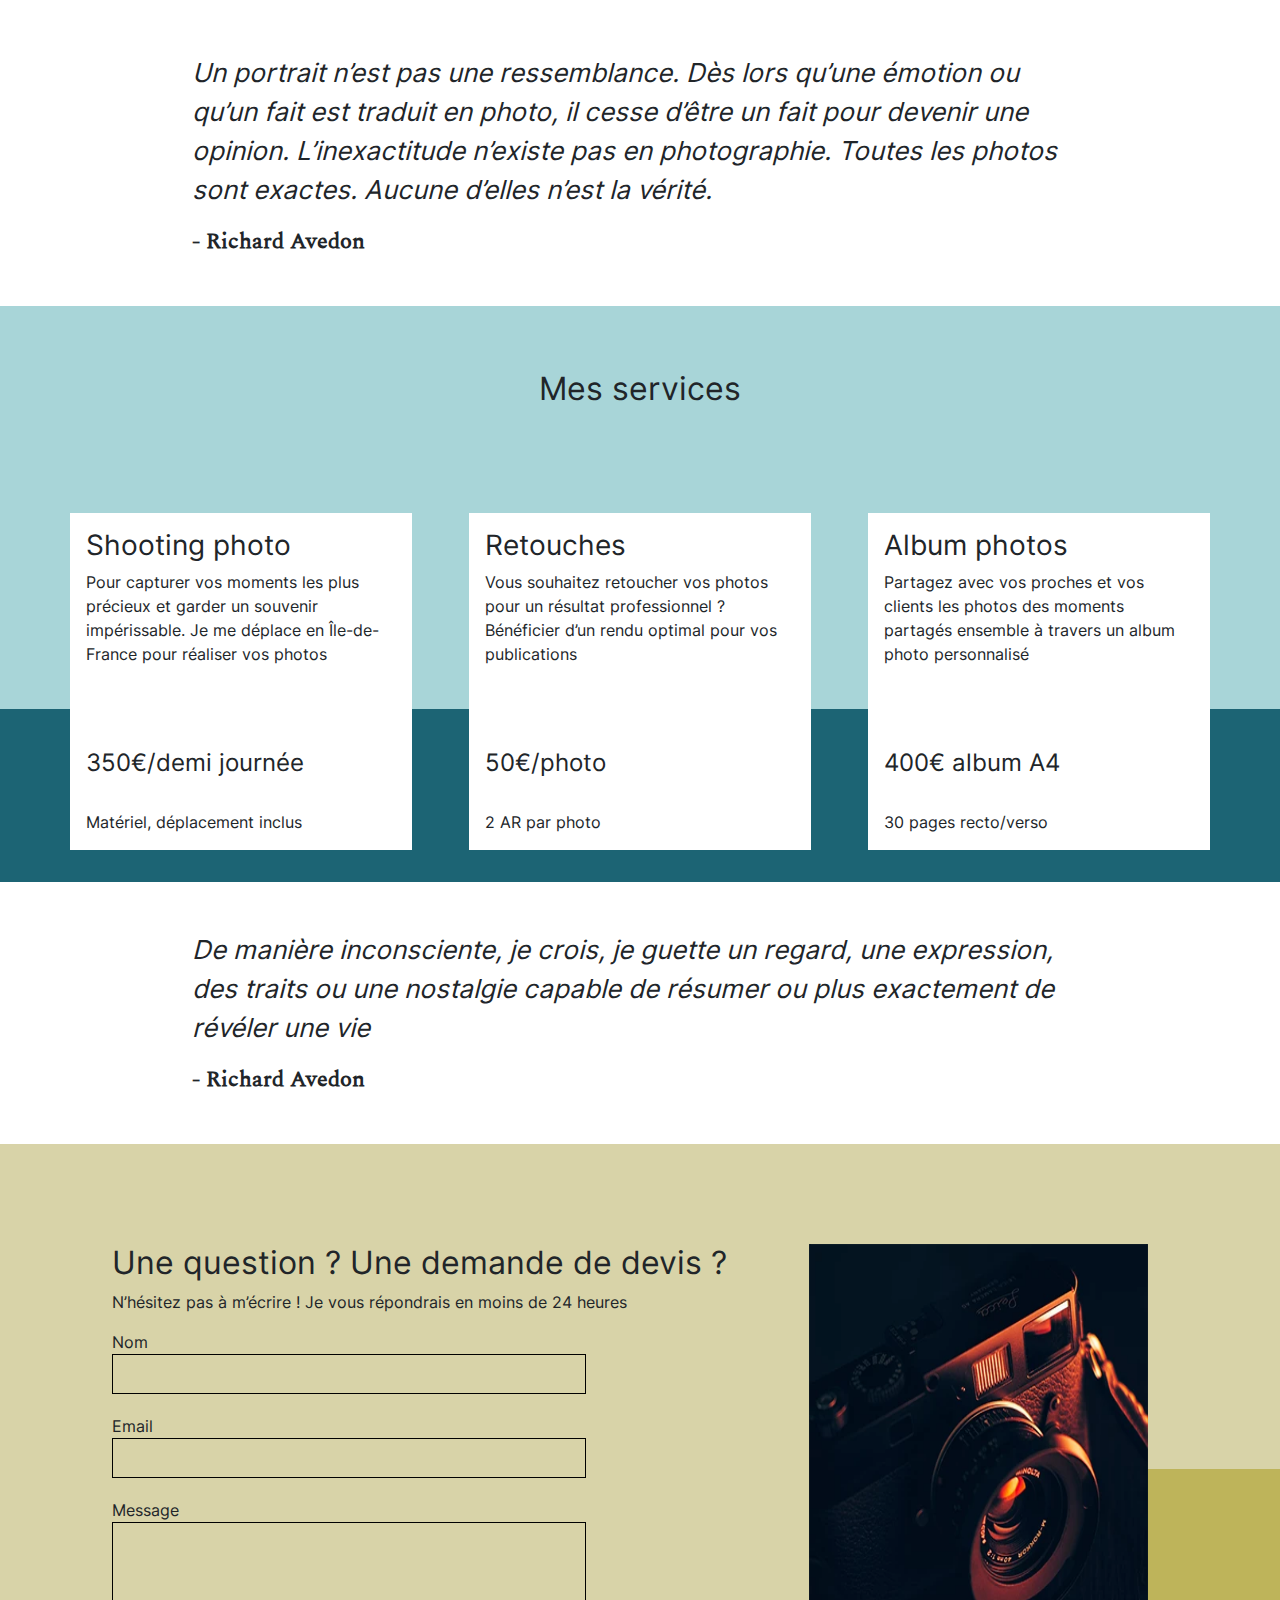
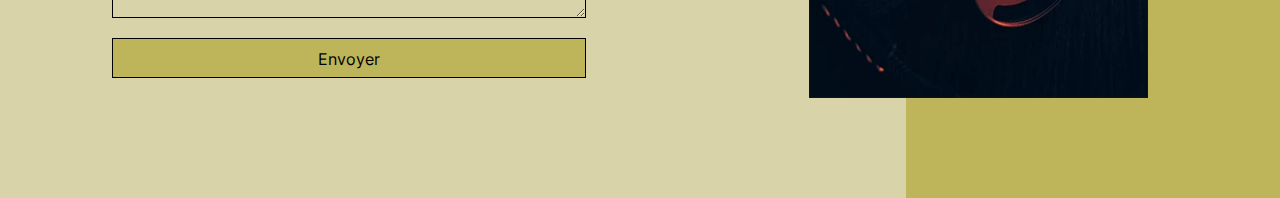
==== commit 965c4527: "correction before correction" ====
--- a/index.html
+++ b/index.html
@@ -38,7 +38,7 @@
     <meta name="msapplication-TileImage" content="/android-chrome-192x192.png" />
     <meta name="theme-color" content="#ffffff" />
     <link rel="stylesheet preload" as="style" fetchpriority="low" href="./assets/style/style.min.css" />
-    <link rel="stylesheet preload" as="style" fetchpriority="low" href="./assets/style/bootstrap_resume.css" defer/>
+    <link rel="stylesheet preload" as="style" fetchpriority="low" href="./assets/style/bootstrap_resume.css" defer />
   </head>
   <body>
     <div class="top-header">
@@ -84,11 +84,16 @@
         </div>
         <div class="carousel-inner">
           <div class="carousel-item active">
-            <img 
+            <img
               src=".assets/images/slider/ryoji-iwata-1920.webp"
-              srcset="./assets/images/slider/ryoji-iwata-1920.webp 1920w, ./assets/images/slider/ryoji-iwata-1000.webp 1000w"
+              srcset="
+                ./assets/images/slider/ryoji-iwata-1920.webp 1920w,
+                ./assets/images/slider/ryoji-iwata-1000.webp 1000w,
+                ./assets/images/slider/ryoji-iwata-1000.webp 500w
+              "
               sizes="
             (max-width: 1000px) 1000px,
+            (max-width: 768px) 500px,
             1920px"
               class="d-block w-100 h-100 img-carousel"
               alt="Un homme traversant une rue au Japon"
@@ -98,10 +103,13 @@
             <img
               loading="lazy"
               src="./assets/images/slider/nicholas-green-1920.webp"
-              srcset="./assets/images/slider/nicholas-green-1920.webp 1920w, ./assets/images/slider/nicholas-green-1000.webp 1000w"
+              srcset="./assets/images/slider/nicholas-green-1920.webp 1920w,
+                      ./assets/images/slider/nicholas-green-1000.webp 1000w,
+                      ./assets/images/slider/nicholas-green-500.webp 500w,"
               sizes="
-            (max-width: 1000px) 1000px,
-            1920px"
+              (max-width: 1000px) 1000px,
+              (max-width: 768px) 500px,
+              1920px"
               class="d-block w-100 h-100 img-carousel"
               alt="Une foule de fan à un concert"
             />
@@ -110,10 +118,13 @@
             <img
               loading="lazy"
               src="./assets/images/slider/edward-cisneros-1920.webp"
-              srcset="./assets/images/slider/edward-cisneros-1920.webp 1920w, ./assets/images/slider/edward-cisneros-1000.webp 1000w"
+              srcset="./assets/images/slider/edward-cisneros-1920.webp 1920w,
+                      ./assets/images/slider/edward-cisneros-1000.webp 1000w,
+                      ./assets/images/slider/edward-cisneros-500.webp 500w,"
               sizes="
-            (max-width: 1000px) 1000px,
-            1920px"
+              (max-width: 1000px) 1000px,
+              (max-width: 768px) 500px,
+              1920px"
               class="d-block w-100 h-100 img-carousel"
               alt="Un baiser renversant de jeunes mariés"
             />
@@ -150,7 +161,12 @@
             une lumière, et les rendre immortels, voilà ce qui me fait vibrer.
           </p>
           <p>
-            Nous passons notre vie à chercher le bonheur, et lorsque nous le trouvons, nous n'avons qu'une envie : le figer à travers le shooting photo pour le savourer avec les personnes qui sont importantes à nos yeux, ou le partager avec un plus grand nombre. Que ce soit pour un reportage mariage, une couverture d'entreprise, un événement spécial, un concert enflammé, ou simplement pour créer un portrait de famille mémorable, c'est ce que je vous propose : capturer ces merveilleux moments à travers mon regard, mon approche, ma technique. Rendre ces instants immortels afin que vous puissiez y puiser de l'amour, du bonheur, de la tendresse, et de la lumière à chaque fois que vous poserez les yeux sur vos photos.
+            Nous passons notre vie à chercher le bonheur, et lorsque nous le trouvons, nous n'avons qu'une envie : le figer à travers le shooting
+            photo pour le savourer avec les personnes qui sont importantes à nos yeux, ou le partager avec un plus grand nombre. Que ce soit pour un
+            reportage mariage, une couverture d'entreprise, un événement spécial, un concert enflammé, ou simplement pour créer un portrait de famille
+            mémorable, c'est ce que je vous propose : capturer ces merveilleux moments à travers mon regard, mon approche, ma technique. Rendre ces
+            instants immortels afin que vous puissiez y puiser de l'amour, du bonheur, de la tendresse, et de la lumière à chaque fois que vous
+            poserez les yeux sur vos photos.
           </p>
         </div>
       </section>
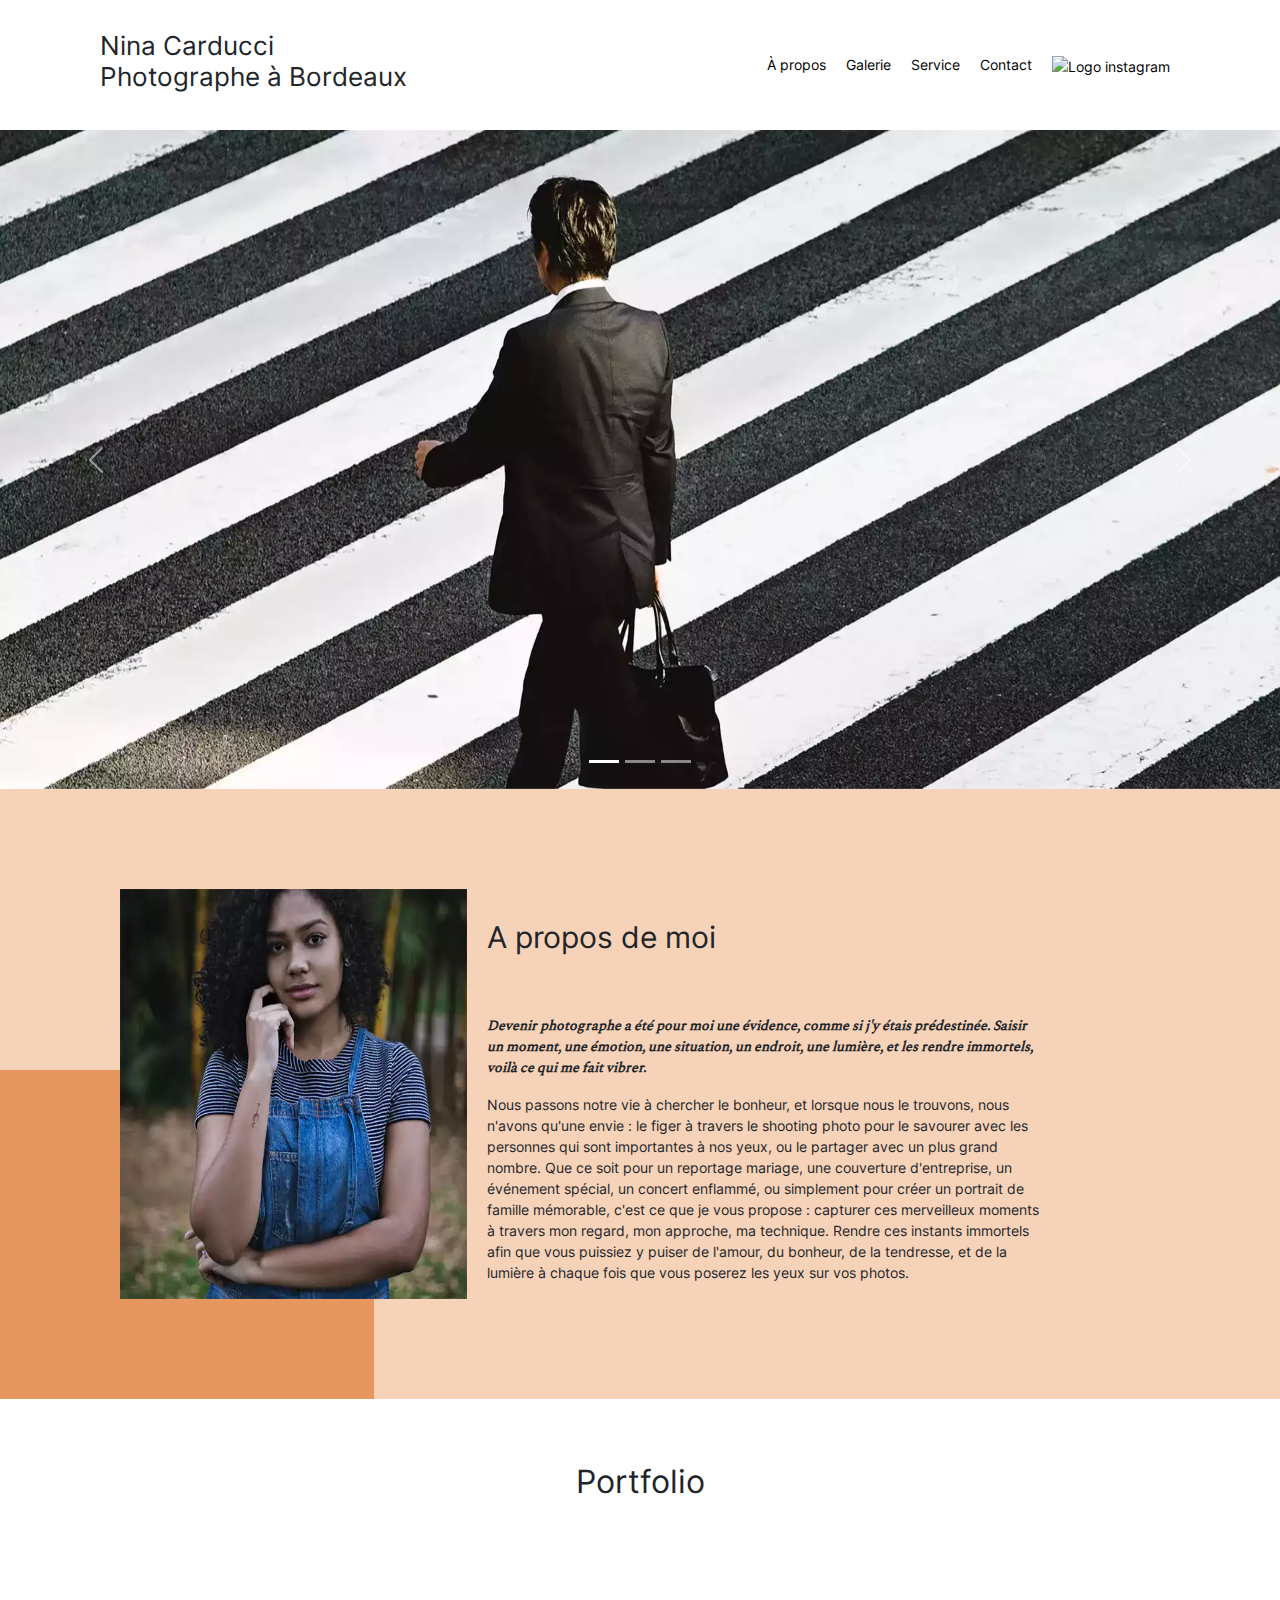
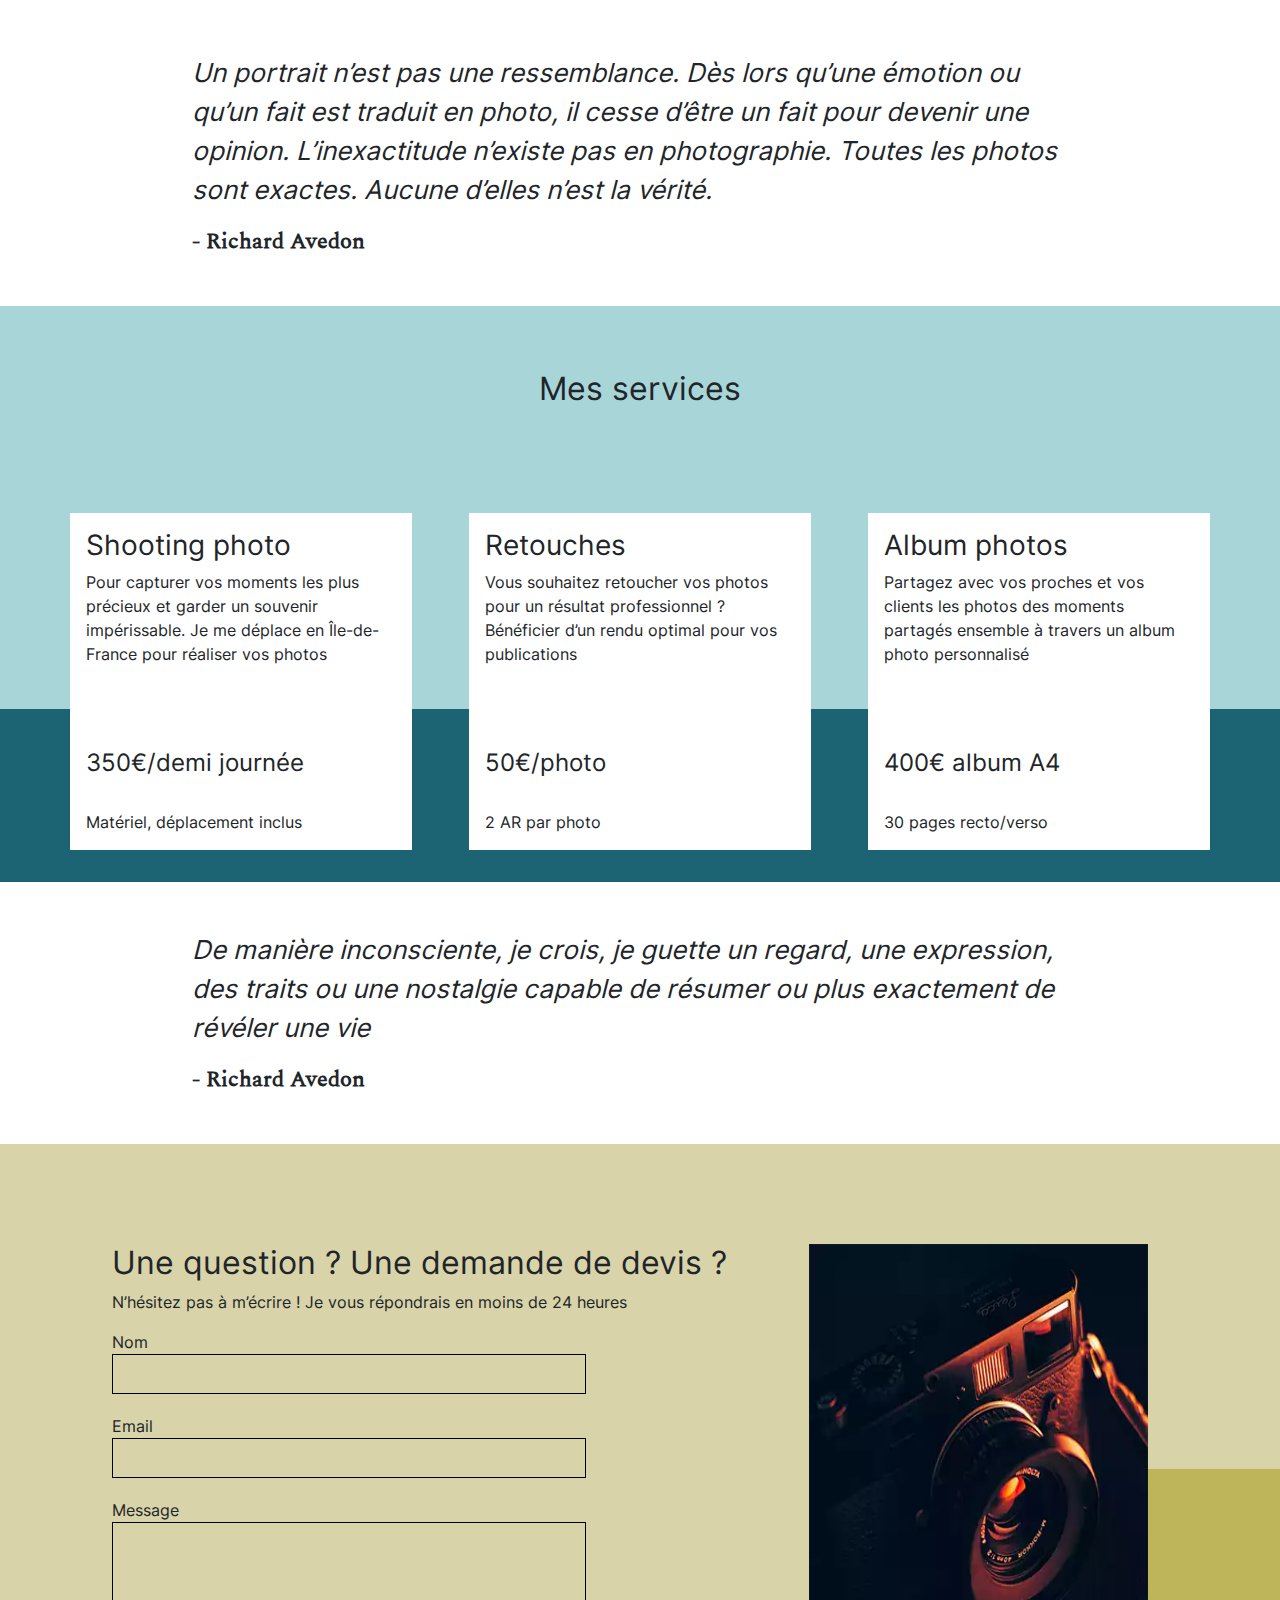
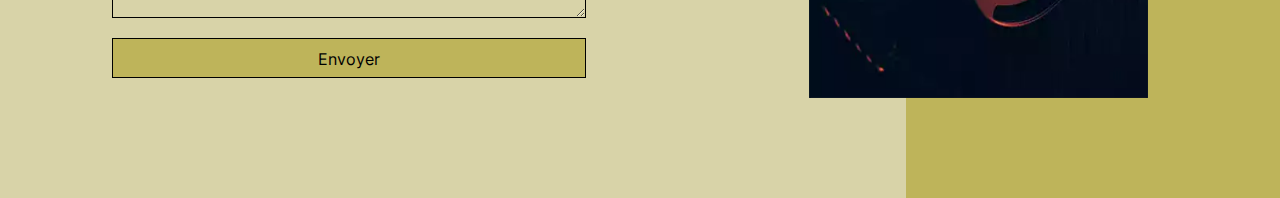
==== commit 51c2c37f: "correction before correction - images" ====
--- a/index.html
+++ b/index.html
@@ -103,9 +103,11 @@
             <img
               loading="lazy"
               src="./assets/images/slider/nicholas-green-1920.webp"
-              srcset="./assets/images/slider/nicholas-green-1920.webp 1920w,
-                      ./assets/images/slider/nicholas-green-1000.webp 1000w,
-                      ./assets/images/slider/nicholas-green-500.webp 500w,"
+              srcset="
+                ./assets/images/slider/nicholas-green-1920.webp 1920w,
+                ./assets/images/slider/nicholas-green-1000.webp 1000w,
+                ./assets/images/slider/nicholas-green-500.webp 500w
+              "
               sizes="
               (max-width: 1000px) 1000px,
               (max-width: 768px) 500px,
@@ -118,9 +120,11 @@
             <img
               loading="lazy"
               src="./assets/images/slider/edward-cisneros-1920.webp"
-              srcset="./assets/images/slider/edward-cisneros-1920.webp 1920w,
-                      ./assets/images/slider/edward-cisneros-1000.webp 1000w,
-                      ./assets/images/slider/edward-cisneros-500.webp 500w,"
+              srcset="
+                ./assets/images/slider/edward-cisneros-1920.webp 1920w,
+                ./assets/images/slider/edward-cisneros-1000.webp 1000w,
+                ./assets/images/slider/edward-cisneros-500.webp 500w
+              "
               sizes="
               (max-width: 1000px) 1000px,
               (max-width: 768px) 500px,
@@ -179,6 +183,10 @@
               data-gallery-tag="Concert"
               class="gallery-item"
               src="./assets/images/gallery/concerts/aaron-paul-1000.webp"
+              srcset="./assets/images/gallery/concerts/aaron-paul-1000.webp 1000w, ./assets/images/gallery/concerts/aaron-paul-500.webp 500w"
+              sizes="
+              (max-width: 768px) 500px,
+              1000px"
               alt="Photo d'une salle de concert"
             />
             <img
@@ -186,6 +194,10 @@
               data-gallery-tag="Entreprises"
               class="gallery-item"
               src="./assets/images/gallery/entreprise/ali-morshedlou-1000.webp"
+              srcset="./assets/images/gallery/entreprise/ali-morshedlou-1000.webp 1000w, ./assets/images/gallery/entreprise/ali-morshedlou-500.webp 500w"
+              sizes="
+              (max-width: 768px) 500px,
+              1000px"
               alt="Photo d'entreprise de Ali Morshedlov"
             />
             <img
@@ -193,6 +205,10 @@
               data-gallery-tag="Entreprises"
               class="gallery-item"
               src="./assets/images/gallery/entreprise/jason-goodman-1920.webp"
+              srcset="./assets/images/gallery/entreprise/jason-goodman-1920.webp 1920w, ./assets/images/gallery/entreprise/jason-goodman-960.webp 960w"
+              sizes="
+              (max-width: 768px) 960px,
+              1920px"
               alt="Photo d'entreprise de Jason Goodman"
             />
             <img
@@ -200,6 +216,10 @@
               data-gallery-tag="Mariages"
               class="gallery-item"
               src="./assets/images/gallery/mariage/hannah-busing-1920.webp"
+              srcset="./assets/images/gallery/mariage/hannah-busing-1920.webp 1920w, ./assets/images/gallery/mariage/hannah-busing-960.webp 960w"
+              sizes="
+              (max-width: 768px) 960px,
+              1920px"
               alt="Mariage main dans la main"
             />
             <img
@@ -207,6 +227,10 @@
               data-gallery-tag="Portrait"
               class="gallery-item"
               src="./assets/images/gallery/portraits/ade-tunji-1000.webp"
+              srcset="./assets/images/gallery/portraits/ade-tunji-1000.webp 1000w, ./assets/images/gallery/portraits/ade-tunji-500.webp 500w"
+              sizes="
+              (max-width: 768px) 500px,
+              1000px"
               alt="Portrait de Ade Tunji"
             />
             <img
@@ -214,6 +238,10 @@
               data-gallery-tag="Mariages"
               class="gallery-item"
               src="./assets/images/gallery/mariage/jakob-owens-1000.webp"
+              srcset="./assets/images/gallery/mariage/jakob-owens-1000.webp 1000w, ./assets/images/gallery/mariage/jakob-owens-500.webp 500w"
+              sizes="
+              (max-width: 768px) 500px,
+              1000px"
               alt="Mariage de Jakob Owens"
             />
             <img
@@ -221,6 +249,10 @@
               data-gallery-tag="Portrait"
               class="gallery-item"
               src="./assets/images/gallery/portraits/nino-van-prattenburg-1000.webp"
+              srcset="./assets/images/gallery/portraits/nino-van-prattenburg-1000.webp 1000w, ./assets/images/gallery/portraits/nino-van-prattenburg-500.webp 500w"
+              sizes="
+              (max-width: 768px) 500px,
+              1000px"
               alt="Portrait de Nino"
             />
             <img
@@ -228,6 +260,10 @@
               data-gallery-tag="Concert"
               class="gallery-item"
               src="./assets/images/gallery/concerts/austin-neill-1920.webp"
+              srcset="./assets/images/gallery/concerts/austin-neill-1920.webp 1920w, ./assets/images/gallery/concerts/austin-neill-960.webp 960w"
+              sizes="
+              (max-width: 768px) 960px,
+              1920px"
               alt="Photo de concert de Austin Neill"
             />
             <img
@@ -235,6 +271,10 @@
               data-gallery-tag="Entreprises"
               class="gallery-item"
               src="./assets/images/gallery/entreprise/mateus-campos-felipe-1920.webp"
+              srcset="./assets/images/gallery/entreprise/mateus-campos-felipe-1920.webp 1920w, ./assets/images/gallery/entreprise/mateus-campos-felipe-960.webp 960w"
+              sizes="
+              (max-width: 768px) 960px,
+              1920px"
               alt="Photo d'entreprise de Mateus Campo"
             />
           </div>
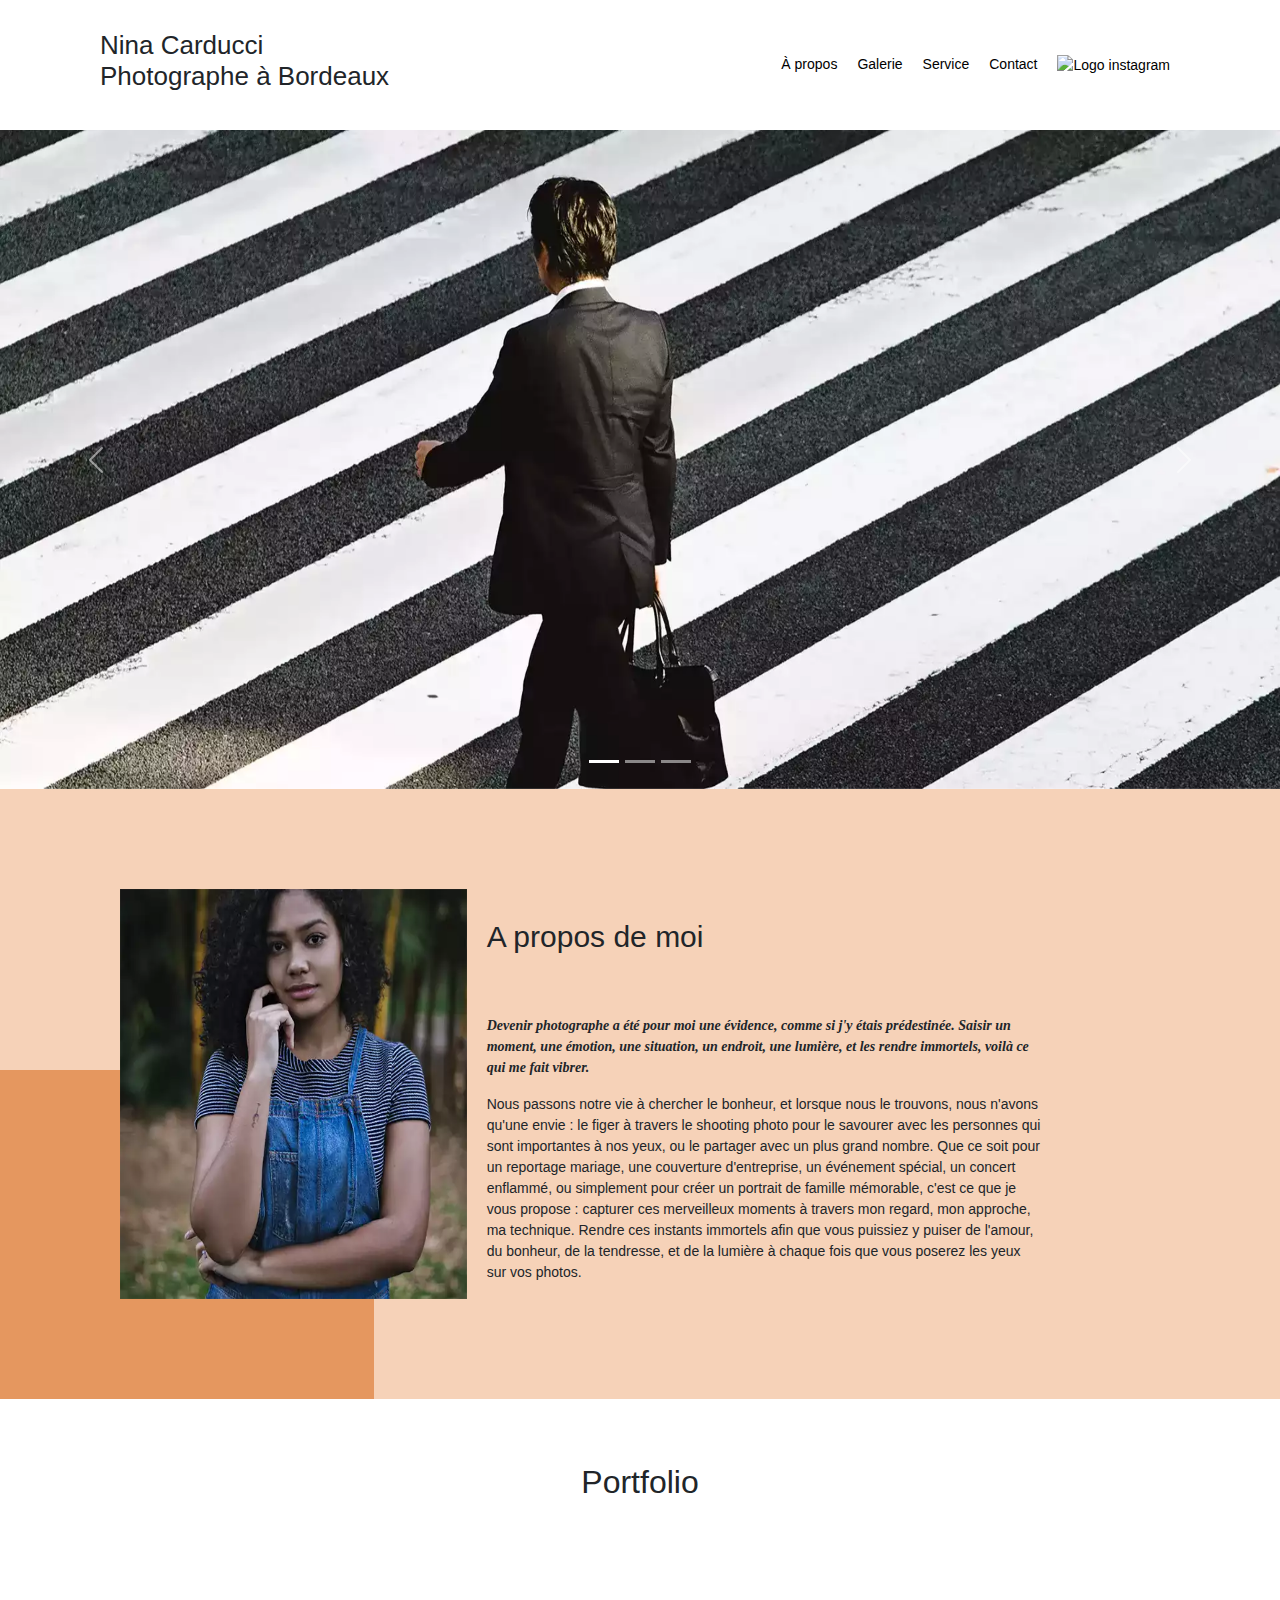
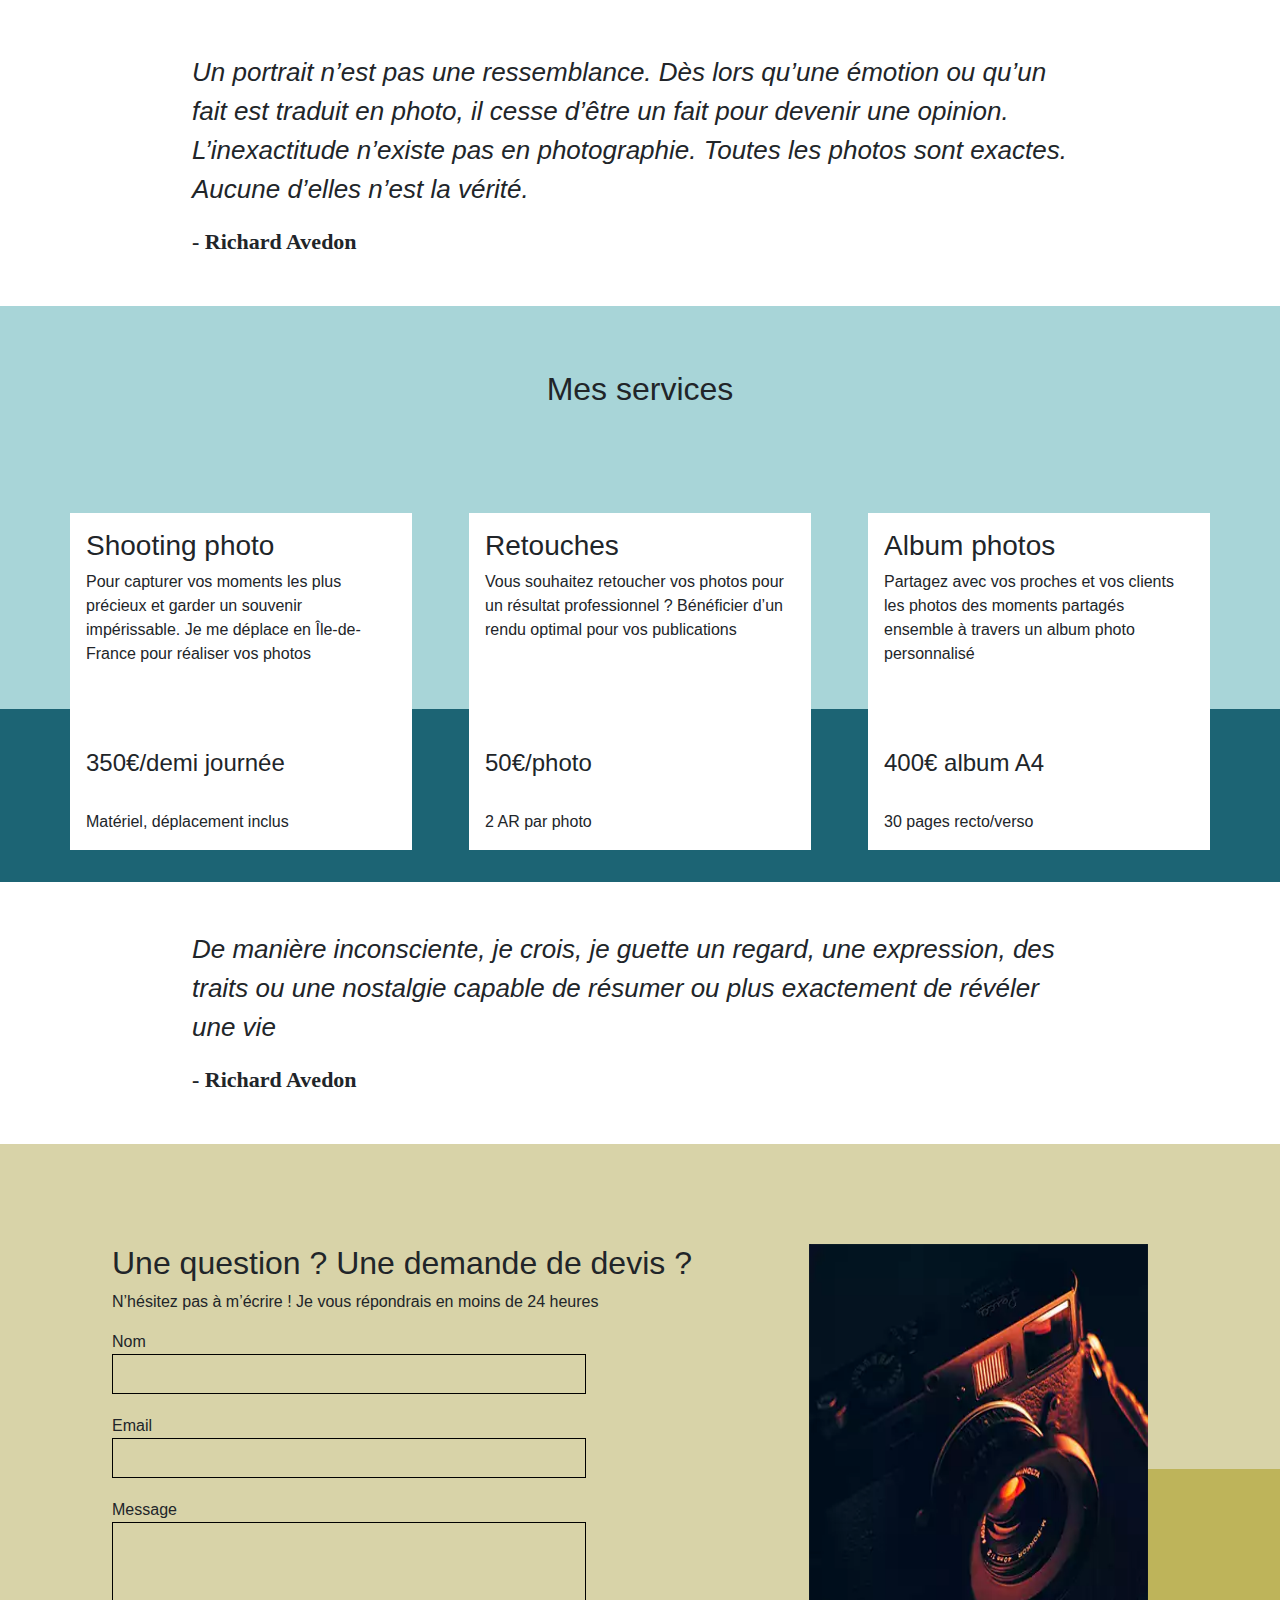
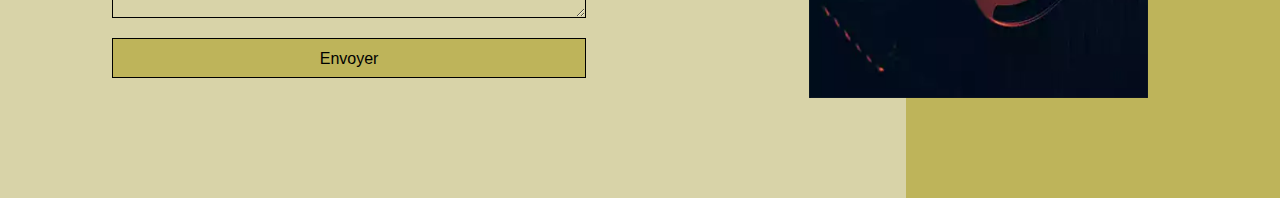
==== commit 65aca935: "correction before correction - images" ====
--- a/index.html
+++ b/index.html
@@ -38,7 +38,7 @@
     <meta name="msapplication-TileImage" content="/android-chrome-192x192.png" />
     <meta name="theme-color" content="#ffffff" />
     <link rel="stylesheet preload" as="style" fetchpriority="low" href="./assets/style/style.min.css" />
-    <link rel="stylesheet preload" as="style" fetchpriority="low" href="./assets/style/bootstrap_resume.css" defer />
+  <link rel="stylesheet preload" as="style" fetchpriority="low" href="./assets/style/bootstrap_resume.css" defer />
   </head>
   <body>
     <div class="top-header">
@@ -136,11 +136,11 @@
         </div>
         <button class="carousel-control-prev" type="button" data-bs-target="#carouselExampleIndicators" data-bs-slide="prev">
           <span class="carousel-control-prev-icon" aria-hidden="true"></span>
-          <span class="visually-hidden">Previous</span>
+          <span class="visually-hidden" hidden>Previous</span>
         </button>
         <button class="carousel-control-next" type="button" data-bs-target="#carouselExampleIndicators" data-bs-slide="next">
           <span class="carousel-control-next-icon" aria-hidden="true"></span>
-          <span class="visually-hidden">Next</span>
+          <span class="visually-hidden" hidden>Next</span>
         </button>
       </div>
     </header>
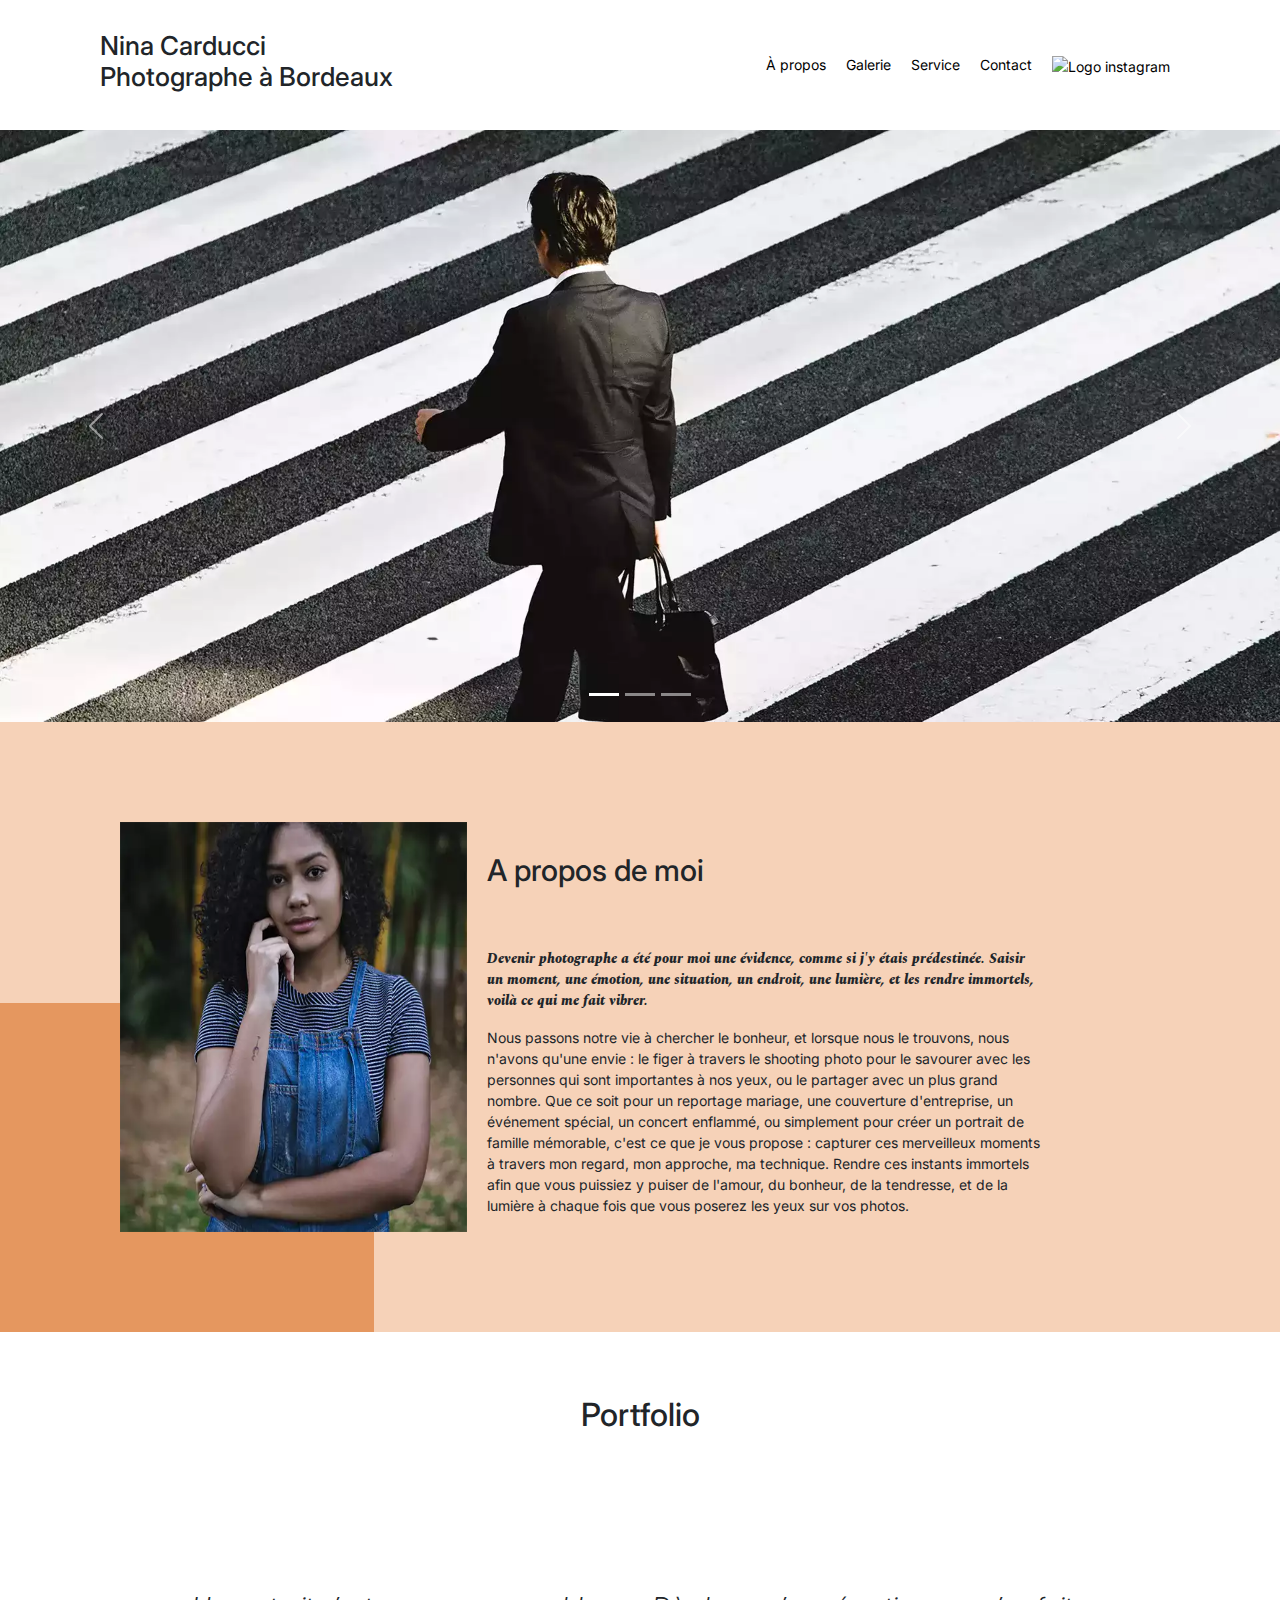
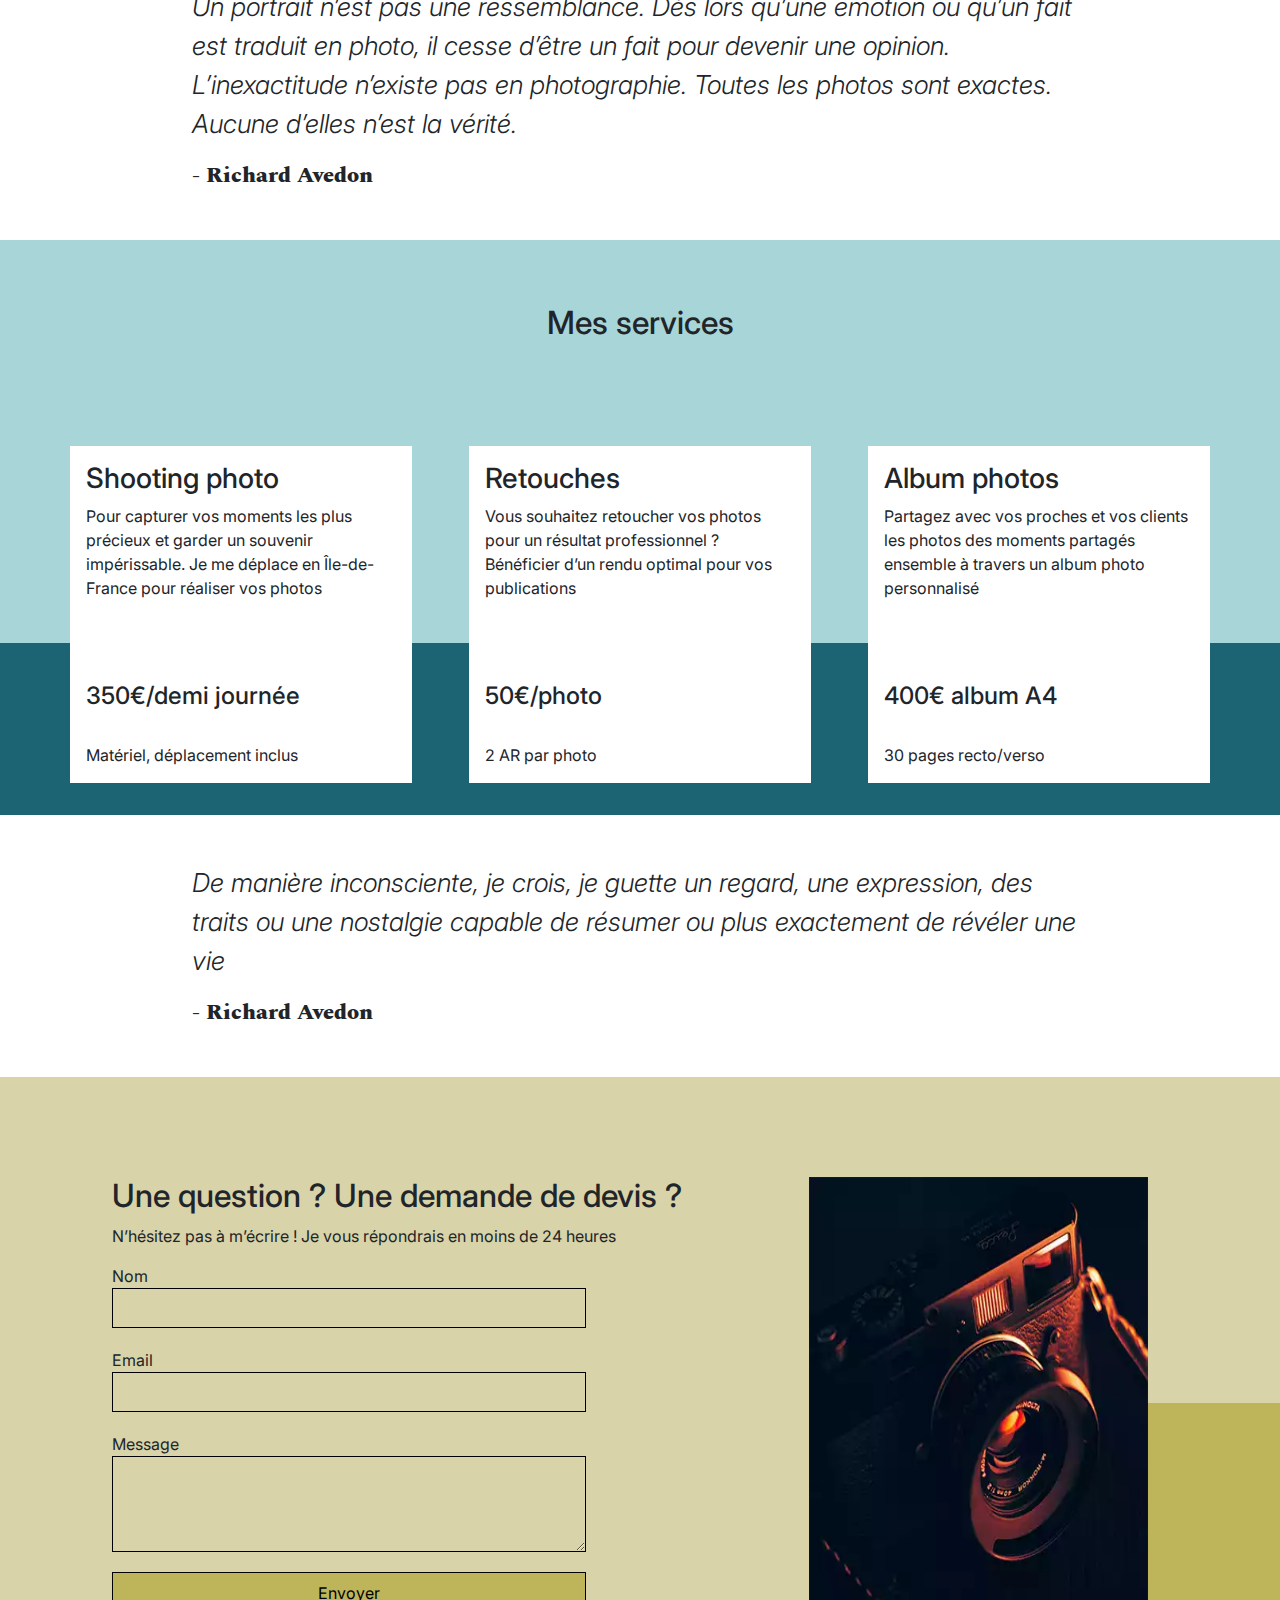
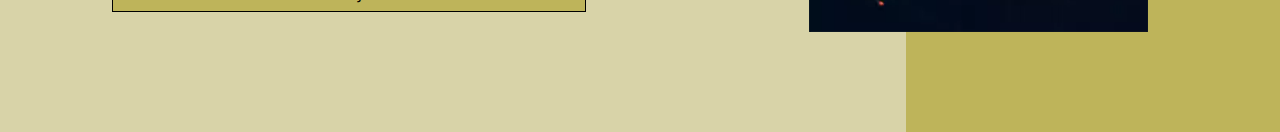
==== commit 88ded853: "correction before correction CSS" ====
--- a/index.html
+++ b/index.html
@@ -5,17 +5,17 @@
     <meta charset="UTF-8" />
     <meta name="viewport" content="width=device-width, initial-scale=1.0" />
     <title>Nina Carducci, photographe professionnel à Bordeaux</title>
-    <link rel="apple-touch-icon" sizes="180x180" href="/apple-touch-icon.png" />
-    <link rel="icon" type="image/png" sizes="32x32" href="/favicon-32x32.png" />
-    <link rel="icon" type="image/png" sizes="16x16" href="/favicon-16x16.png" />
-    <link rel="shortcut icon" type="image/x-icon" href="/favicon.ico" />
+    <link rel="apple-touch-icon" sizes="180x180" href="/P9-Nina/apple-touch-icon.png" />
+    <link rel="icon" type="image/png" sizes="32x32" href="/P9-Nina/favicon-32x32.png" />
+    <link rel="icon" type="image/png" sizes="16x16" href="/P9-Nina/favicon-16x16.png" />
+    <link rel="shortcut icon" type="image/x-icon" href="/P9-Nina/favicon.ico" />
     <!-- Meta pour OpenGraph (Facebook)-->
     <meta property="og:title" content="Nina Carducci" />
     <meta property="og:locale" content="fr_FR" />
     <meta property="og:language" content="fr" />
     <meta property="og:type" content="website" />
     <meta property="og:url" content="https://titou360.github.io/P9-Nina/" />
-    <meta property="og:image" content="/android-chrome-192x192.png" />
+    <meta property="og:image" content="/P9-Nina/android-chrome-192x192.png" />
     <meta
       property="og:description"
       content="Photographe professionnel à Bordeaux pour Shooting photo, reportage mariage, entreprise, événement, concert, portrait de famille, portrait pro, photo corporate, retouche photo, album photo."
@@ -27,7 +27,7 @@
       name="twitter:description"
       content="Photographe professionnel à Bordeaux pour Shooting photo, reportage mariage, entreprise, événement, concert, portrait de famille, portrait pro, photo corporate, retouche photo, album photo."
     />
-    <meta name="twitter:image" content="/android-chrome-192x192.png" />
+    <meta name="twitter:image" content="/P9-Nina/android-chrome-192x192.png" />
     <meta
       name="description"
       content="À la recherche d'un photographe professionnel à Bordeaux ? Shooting photo, reportage mariage, entreprise, événement, concert, portrait de famille, portrait pro, photo corporate, retouche photo, album photo."
@@ -35,10 +35,13 @@
     <meta name="robots" content="index" />
     <link rel="manifest" href="manifest.json" />
     <meta name="msapplication-TileColor" content="#ffffff" />
-    <meta name="msapplication-TileImage" content="/android-chrome-192x192.png" />
+    <meta name="msapplication-TileImage" content="/P9-Nina/android-chrome-192x192.png" />
     <meta name="theme-color" content="#ffffff" />
+    <link rel="preconnect" href="https://fonts.googleapis.com" />
+    <link rel="preconnect" href="https://fonts.gstatic.com" crossorigin />
+    <link href="https://fonts.googleapis.com/css2?family=Inter&family=Spectral:ital,wght@0,400;1,300;1,400;1,800&display=swap" rel="stylesheet" />
     <link rel="stylesheet preload" as="style" fetchpriority="low" href="./assets/style/style.min.css" />
-  <link rel="stylesheet preload" as="style" fetchpriority="low" href="./assets/style/bootstrap_resume.css" defer />
+    <link rel="stylesheet preload" as="style" fetchpriority="low" href="./assets/style/bootstrap_resume.css" defer />
   </head>
   <body>
     <div class="top-header">
@@ -89,7 +92,7 @@
               srcset="
                 ./assets/images/slider/ryoji-iwata-1920.webp 1920w,
                 ./assets/images/slider/ryoji-iwata-1000.webp 1000w,
-                ./assets/images/slider/ryoji-iwata-1000.webp 500w
+                ./assets/images/slider/ryoji-iwata-1000.webp  500w
               "
               sizes="
             (max-width: 1000px) 1000px,
@@ -106,7 +109,7 @@
               srcset="
                 ./assets/images/slider/nicholas-green-1920.webp 1920w,
                 ./assets/images/slider/nicholas-green-1000.webp 1000w,
-                ./assets/images/slider/nicholas-green-500.webp 500w
+                ./assets/images/slider/nicholas-green-500.webp   500w
               "
               sizes="
               (max-width: 1000px) 1000px,
@@ -123,7 +126,7 @@
               srcset="
                 ./assets/images/slider/edward-cisneros-1920.webp 1920w,
                 ./assets/images/slider/edward-cisneros-1000.webp 1000w,
-                ./assets/images/slider/edward-cisneros-500.webp 500w
+                ./assets/images/slider/edward-cisneros-500.webp   500w
               "
               sizes="
               (max-width: 1000px) 1000px,
@@ -194,7 +197,10 @@
               data-gallery-tag="Entreprises"
               class="gallery-item"
               src="./assets/images/gallery/entreprise/ali-morshedlou-1000.webp"
-              srcset="./assets/images/gallery/entreprise/ali-morshedlou-1000.webp 1000w, ./assets/images/gallery/entreprise/ali-morshedlou-500.webp 500w"
+              srcset="
+                ./assets/images/gallery/entreprise/ali-morshedlou-1000.webp 1000w,
+                ./assets/images/gallery/entreprise/ali-morshedlou-500.webp   500w
+              "
               sizes="
               (max-width: 768px) 500px,
               1000px"
@@ -205,7 +211,10 @@
               data-gallery-tag="Entreprises"
               class="gallery-item"
               src="./assets/images/gallery/entreprise/jason-goodman-1920.webp"
-              srcset="./assets/images/gallery/entreprise/jason-goodman-1920.webp 1920w, ./assets/images/gallery/entreprise/jason-goodman-960.webp 960w"
+              srcset="
+                ./assets/images/gallery/entreprise/jason-goodman-1920.webp 1920w,
+                ./assets/images/gallery/entreprise/jason-goodman-960.webp   960w
+              "
               sizes="
               (max-width: 768px) 960px,
               1920px"
@@ -249,7 +258,10 @@
               data-gallery-tag="Portrait"
               class="gallery-item"
               src="./assets/images/gallery/portraits/nino-van-prattenburg-1000.webp"
-              srcset="./assets/images/gallery/portraits/nino-van-prattenburg-1000.webp 1000w, ./assets/images/gallery/portraits/nino-van-prattenburg-500.webp 500w"
+              srcset="
+                ./assets/images/gallery/portraits/nino-van-prattenburg-1000.webp 1000w,
+                ./assets/images/gallery/portraits/nino-van-prattenburg-500.webp   500w
+              "
               sizes="
               (max-width: 768px) 500px,
               1000px"
@@ -271,7 +283,10 @@
               data-gallery-tag="Entreprises"
               class="gallery-item"
               src="./assets/images/gallery/entreprise/mateus-campos-felipe-1920.webp"
-              srcset="./assets/images/gallery/entreprise/mateus-campos-felipe-1920.webp 1920w, ./assets/images/gallery/entreprise/mateus-campos-felipe-960.webp 960w"
+              srcset="
+                ./assets/images/gallery/entreprise/mateus-campos-felipe-1920.webp 1920w,
+                ./assets/images/gallery/entreprise/mateus-campos-felipe-960.webp   960w
+              "
               sizes="
               (max-width: 768px) 960px,
               1920px"
--- a/assets/style/style.min.css
+++ b/assets/style/style.min.css
@@ -1 +1 @@
-.nav a,.nav-pills .nav-link{color:#000}.about-me__introduction,.quote{font-family:Spectral,'sans-serif';font-style:italic}.service,.top-header{background-color:#fff;display:flex}#about,#contact{padding-inline:100px;padding-block:100px}.picture.left::before,.picture.right::before{content:' ';width:374px;height:329px;bottom:0;z-index:-1}#about,#contact .container,.mg-next,.mg-prev,.nav ul,.service,.top-header,form{display:flex}body{max-width:1920px;margin:auto}@font-face{font-family:Inter;font-style:normal;font-weight:400;src:local('Inter Regular'),url('/assets/fonts/Inter-Regular.ttf') format('truetype');font-display:swap}@font-face{font-family:Spectral;font-style:normal;font-weight:400;src:local('Spectral Regular'),url('/assets/fonts/Spectral-Regular.ttf') format('truetype');font-display:swap}*{font-family:Inter,Helvetica;font-style:normal}.top-header{position:sticky;top:0;z-index:1000;justify-content:space-between;padding-inline:100px;padding-block:30px;align-items:center}#about,#contact,#services,.item-column{position:relative}.top-header .name{font-size:26px}.nav ul{list-style-type:none;font-size:14px;margin-bottom:0}.nav li{padding-inline:10px}.nav a{text-decoration:none}.social-link img{height:20px;width:20px}.img-carousel{aspect-ratio:1920/988}.img-fluid,.img-thumbnail,.picture img{aspect-ratio:1/1}#about{background-color:#f6d2b8}.picture.left::before{background-color:#e5975f;position:absolute;left:0}.picture{flex:1;margin:0 20px;z-index:0}.picture img{width:100%;height:100%}#about-me,.form-container{flex:2}.about-me__title{margin-top:1em;margin-bottom:60px;font-size:30px}#about-me p{width:80%;font-size:14px}.about-me__introduction{font-weight:800;font-size:1rem;width:60%}.title{text-align:center;padding-block:2em}.gallery .nav{justify-content:center}.nav-pills .nav-link.active,.nav-pills .show>.nav-link{color:#fff;background-color:#5a5526;border-radius:0}.item-column{margin-bottom:0!important;padding:0}.item-column::after{content:'';display:block;padding-bottom:100%}.gallery-item{position:absolute;width:100%;height:100%;object-fit:cover;padding:.5em}.mg-next,.mg-prev{width:30px;height:30px;border-radius:00%;justify-content:center;align-items:center;font-size:24px}form input,form textarea{width:100%;background-color:transparent;border:1px solid;margin-bottom:20px}.quote{width:70%;margin:auto;padding-block:3em}.quote__text{font-family:Spectral ',sans-serif';font-size:26px;font-style:italic;font-weight:300}.quote__author{font-family:Spectral,'sans-serif';font-weight:800;font-size:22px}#services{margin:auto;background-color:#a8d5d8}#services .container::before{content:' ';background-color:#1c6474;position:absolute;width:100%;height:30%;bottom:0;left:0;z-index:0}#services .container{justify-content:space-between;display:flex;padding:2em 0}.service{max-width:390px;width:30%;height:337px;padding:1em;flex-direction:column;justify-content:space-between;z-index:1}#contact{margin:auto;background-color:#d8d3a8}.picture.right::before{background-color:#beb45a;position:absolute;right:0}form{flex-direction:column;width:70%;align-items:flex-start}form input{height:2.5em}form textarea{height:5em;line-height:2.5em;font-size:1.2em}input[type=submit]{background-color:#beb45a;padding:.5em 1em}@media all and (max-width:1180px){.picture{flex:2}#about,#contact .container{align-items:center}.about-me__title{margin-top:0;margin-bottom:1em}#about-me h6,#about-me p{width:100%}}@media all and (max-width:1000px){.picture.left::before,.picture.right::before{height:30%;position:absolute;z-index:-1;width:100%}#about,#contact .container,#services .container{flex-direction:column}.picture{width:50%}.picture.left::before{bottom:auto;top:0;left:0}.about-me__title{text-align:center;margin-top:1em}.service{width:100%;max-width:100%;height:auto;margin:2em 0}.service__description{margin-bottom:1em}#services .container::before{width:30%;height:100%;bottom:0;right:0;left:auto;z-index:0}#contact .picture.right{margin-top:1em}.picture.right::before{bottom:0;right:0}}@media all and (max-width:650px){.top-header{flex-direction:column;padding-inline:0}.top-header .nav,.top-header .nav ul{width:100%;padding:0}.top-header .nav li{flex:1;padding-block:1em;text-align:center}.picture.left::before,.picture.right::before{height:150px;width:auto}#services .container{align-items:center}.service{max-width:90%}#about,#contact{padding-inline:2em;padding-block:2em}form{width:100%}.picture{width:80%}}.h-100{height:100%!important}+.nav a,.nav-pills .nav-link{color:#000}.about-me__introduction,.quote{font-family:Spectral,'sans-serif';font-style:italic}.service,.top-header{background-color:#fff;display:flex}#about,#contact{padding-inline:100px;padding-block:100px}.picture.left::before,.picture.right::before{content:' ';width:374px;height:329px;bottom:0;z-index:-1}#about,#contact .container,.mg-next,.mg-prev,.nav ul,.service,.top-header,form{display:flex}body{max-width:1920px;margin:auto}*{font-family:Inter,'sans-serif';font-style:normal}.top-header{position:sticky;top:0;z-index:1000;justify-content:space-between;padding-inline:100px;padding-block:30px;align-items:center}#about,#contact,#services,.item-column{position:relative}.top-header .name{font-size:26px}.nav ul{list-style-type:none;font-size:14px;margin-bottom:0}.nav li{padding-inline:10px}.nav a{text-decoration:none}.social-link img{height:20px;width:20px}#about{background-color:#f6d2b8}.picture.left::before{background-color:#e5975f;position:absolute;left:0}.picture{flex:1;margin:0 20px;z-index:0}.picture img{width:100%;height:100%;aspect-ratio:1/1}#about-me,.form-container{flex:2}.about-me__title{margin-top:1em;margin-bottom:60px;font-size:30px}#about-me p{width:80%;font-size:14px}.about-me__introduction{font-weight:800;font-size:1rem;width:60%}.title{text-align:center;padding-block:2em}.gallery .nav{justify-content:center}.nav-pills .nav-link.active,.nav-pills .show>.nav-link{color:#fff;background-color:#5a5526;border-radius:0}.item-column{margin-bottom:0!important;padding:0}.item-column::after{content:"";display:block;padding-bottom:100%}.gallery-item{position:absolute;width:100%;height:100%;object-fit:cover;padding:.5em}.mg-next,.mg-prev{width:30px;height:30px;border-radius:00%;justify-content:center;align-items:center;font-size:24px}form input,form textarea{width:100%;background-color:transparent;border:1px solid;margin-bottom:20px}.quote{width:70%;margin:auto;padding-block:3em}.quote__text{font-family:Spectral ',sans-serif';font-size:26px;font-style:italic;font-weight:300}.quote__author{font-family:Spectral,'sans-serif';font-weight:800;font-size:22px}#services{margin:auto;background-color:#a8d5d8}#services .container::before{content:' ';background-color:#1c6474;position:absolute;width:100%;height:30%;bottom:0;left:0;z-index:0}#services .container{justify-content:space-between;display:flex;padding:2em 0}.service{max-width:390px;width:30%;height:337px;padding:1em;flex-direction:column;justify-content:space-between;z-index:1}#contact{margin:auto;background-color:#d8d3a8}.picture.right::before{background-color:#beb45a;position:absolute;right:0}form{flex-direction:column;width:70%;align-items:flex-start}form input{height:2.5em}form textarea{height:5em;line-height:2.5em;font-size:1.2em}input[type=submit]{background-color:#beb45a;padding:.5em 1em}@media all and (max-width:1180px){.picture{flex:2}#about,#contact .container{align-items:center}.about-me__title{margin-top:0;margin-bottom:1em}#about-me h6,#about-me p{width:100%}}@media all and (max-width:1000px){.picture.left::before,.picture.right::before{height:30%;position:absolute;z-index:-1;width:100%}#about,#contact .container,#services .container{flex-direction:column}.picture{width:50%}.picture.left::before{bottom:auto;top:0;left:0}.about-me__title{text-align:center;margin-top:1em}.service{width:100%;max-width:100%;height:auto;margin:2em 0}.service__description{margin-bottom:1em}#services .container::before{width:30%;height:100%;bottom:0;right:0;left:auto;z-index:0}#contact .picture.right{margin-top:1em}.picture.right::before{bottom:0;right:0}}@media all and (max-width:650px){.top-header{flex-direction:column;padding-inline:0}.top-header .nav,.top-header .nav ul{width:100%;padding:0}.top-header .nav li{flex:1;padding-block:1em;text-align:center}.picture.left::before,.picture.right::before{height:150px;width:auto}#services .container{align-items:center}.service{max-width:90%}#about,#contact{padding-inline:2em;padding-block:2em}form{width:100%}.picture{width:80%}}.h-100{height:100%!important;}